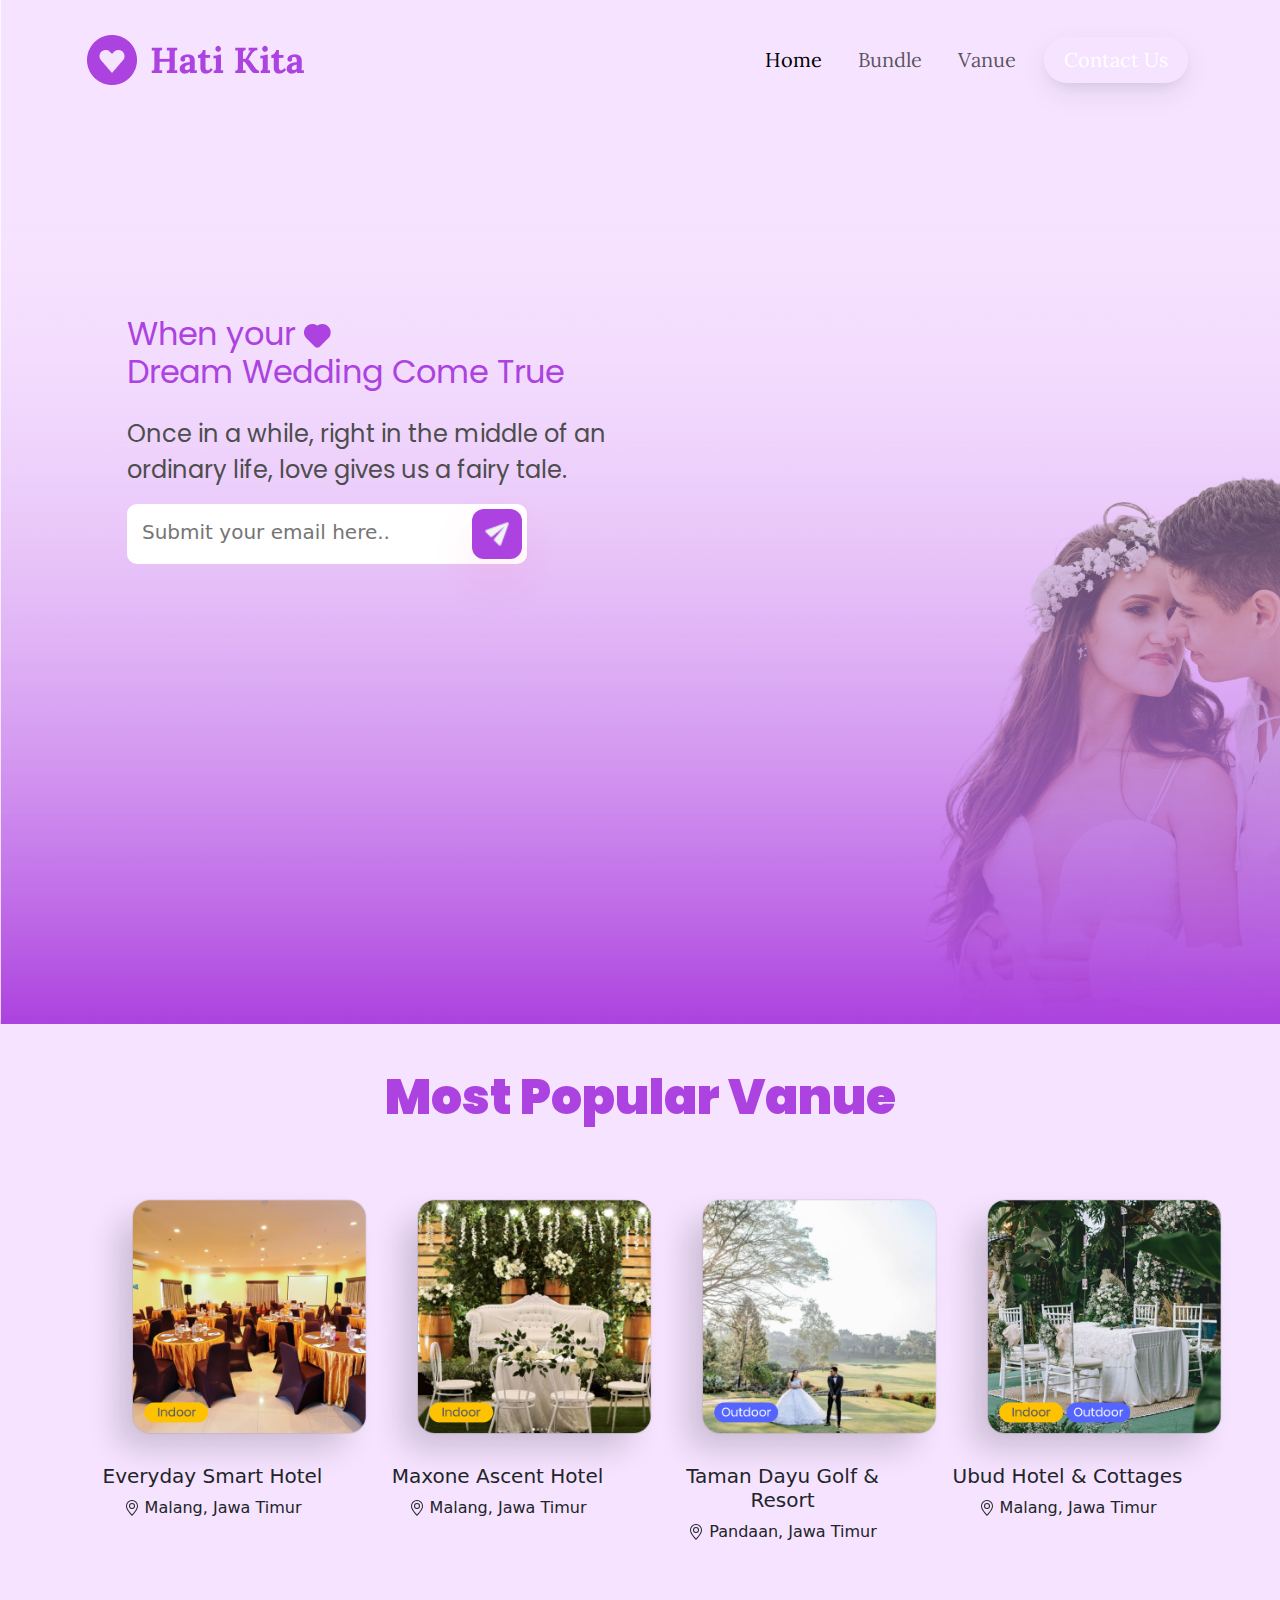
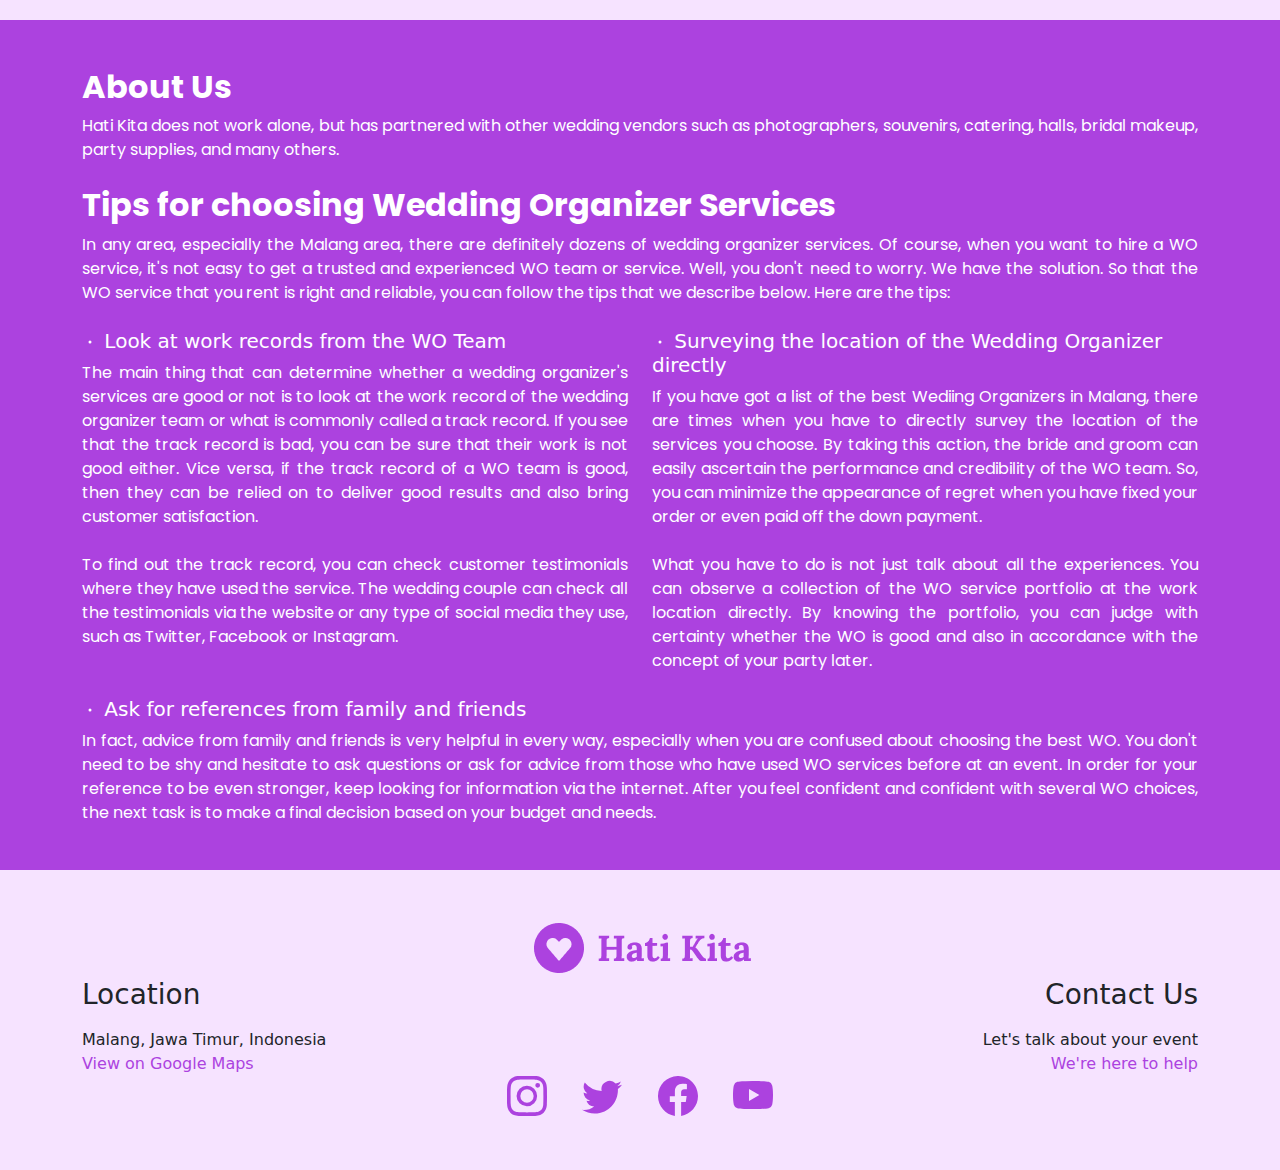
==== index.html @ bc928932 "first commit" ====
<!DOCTYPE html>
<html lang="en">
    <head>
        <meta charset="UTF-8" />
        <meta http-equiv="X-UA-Compatible" content="IE=edge" />
        <meta name="viewport" content="width=device-width, initial-scale=1.0" />
        <title>Home</title>
        <link rel="stylesheet" href="style.css" />
        <link rel="stylesheet" href="https://cdn.jsdelivr.net/npm/bootstrap@5.3.0-alpha1/dist/css/bootstrap.min.css" />

        <!-- font -->
        <link rel="preconnect" href="https://fonts.googleapis.com" />
        <link rel="preconnect" href="https://fonts.gstatic.com" crossorigin />
        <link href="https://fonts.googleapis.com/css2?family=Poppins:wght@300&display=swap" rel="stylesheet" />
        <link href="https://fonts.googleapis.com/css2?family=Lora&display=swap" rel="stylesheet" />
    </head>
    <body>
        <!-- navbar -->
        <nav class="navbar navbar-expand-lg">
            <div class="container">
                <a class="navbar-brand" href="#">
                    <img src="img/Logo (1).png" alt="Logo" />
                </a>
                <button class="navbar-toggler" type="button" data-bs-toggle="collapse" data-bs-target="#navbarNav" aria-controls="navbarNav" aria-expanded="false" aria-label="Toggle navigation">
                    <span class="navbar-toggler-icon"></span>
                </button>
                <div class="collapse navbar-collapse" id="navbarNav">
                    <ul class="navbar-nav ms-auto">
                        <li class="nav-item">
                            <a class="nav-link active" aria-current="page" href="#">Home</a>
                        </li>
                        <li class="nav-item">
                            <a class="nav-link" href="bundle.html">Bundle</a>
                        </li>
                        <li class="nav-item">
                            <a class="nav-link" href="vanue.html">Vanue</a>
                        </li>
                        <li class="nav-item">
                            <a class="nav-link contact-us" href="https://wa.me/+6283192919886">Contact Us</a>
                        </li>
                    </ul>
                </div>
            </div>
        </nav>
        <!-- akhhir navbar -->

        <!-- jumbotron -->
        <div class="jumbotron">
            <div class="kotak">
                <h2 class="mb-4">
                    When your <img src="img/Vector.png" alt="" /> <br />
                    Dream Wedding Come True
                </h2>
                <p>Once in a while, right in the middle of an <br />ordinary life, love gives us a fairy tale.</p>
                <div class="kotak-2" style="display: flex">
                    <input type="text" placeholder="Submit your email here.." />
                    <a href="">
                        <img src="img/icons8_email_send_24px.png" alt="" />
                    </a>
                </div>
            </div>
        </div>

        <!-- akhir jumbotron -->

        <!-- most popular vanue -->
        <section class="most-popular">
            <div class="container">
                <div class="row">
                    <div class="col-sm text-center mt-5 mb-5">
                        <h1>Most Popular Vanue</h1>
                    </div>
                </div>
                <div class="row">
                    <div class="col-sm-3">
                        <div class="kartu">
                            <img src="img/Group 401560.png" alt="" />
                            <h4 class="text-center">Everyday Smart Hotel</h4>
                            <p class="text-center">
                                <svg xmlns="http://www.w3.org/2000/svg" width="16" height="16" fill="currentColor" class="bi bi-geo-alt" viewBox="0 0 16 16">
                                    <path
                                        d="M12.166 8.94c-.524 1.062-1.234 2.12-1.96 3.07A31.493 31.493 0 0 1 8 14.58a31.481 31.481 0 0 1-2.206-2.57c-.726-.95-1.436-2.008-1.96-3.07C3.304 7.867 3 6.862 3 6a5 5 0 0 1 10 0c0 .862-.305 1.867-.834 2.94zM8 16s6-5.686 6-10A6 6 0 0 0 2 6c0 4.314 6 10 6 10z"
                                    />
                                    <path d="M8 8a2 2 0 1 1 0-4 2 2 0 0 1 0 4zm0 1a3 3 0 1 0 0-6 3 3 0 0 0 0 6z" />
                                </svg>
                                Malang, Jawa Timur
                            </p>
                        </div>
                    </div>
                    <div class="col-sm-3">
                        <div class="kartu">
                            <img src="img/Group 401560 (1).png" alt="" />
                            <h4 class="text-center">Maxone Ascent Hotel</h4>
                            <p class="text-center">
                                <svg xmlns="http://www.w3.org/2000/svg" width="16" height="16" fill="currentColor" class="bi bi-geo-alt" viewBox="0 0 16 16">
                                    <path
                                        d="M12.166 8.94c-.524 1.062-1.234 2.12-1.96 3.07A31.493 31.493 0 0 1 8 14.58a31.481 31.481 0 0 1-2.206-2.57c-.726-.95-1.436-2.008-1.96-3.07C3.304 7.867 3 6.862 3 6a5 5 0 0 1 10 0c0 .862-.305 1.867-.834 2.94zM8 16s6-5.686 6-10A6 6 0 0 0 2 6c0 4.314 6 10 6 10z"
                                    />
                                    <path d="M8 8a2 2 0 1 1 0-4 2 2 0 0 1 0 4zm0 1a3 3 0 1 0 0-6 3 3 0 0 0 0 6z" />
                                </svg>
                                Malang, Jawa Timur
                            </p>
                        </div>
                    </div>
                    <div class="col-sm-3">
                        <div class="kartu">
                            <img src="img/Group 401560 (2).png" alt="" />
                            <h4 class="text-center">Taman Dayu Golf & Resort</h4>
                            <p class="text-center">
                                <svg xmlns="http://www.w3.org/2000/svg" width="16" height="16" fill="currentColor" class="bi bi-geo-alt" viewBox="0 0 16 16">
                                    <path
                                        d="M12.166 8.94c-.524 1.062-1.234 2.12-1.96 3.07A31.493 31.493 0 0 1 8 14.58a31.481 31.481 0 0 1-2.206-2.57c-.726-.95-1.436-2.008-1.96-3.07C3.304 7.867 3 6.862 3 6a5 5 0 0 1 10 0c0 .862-.305 1.867-.834 2.94zM8 16s6-5.686 6-10A6 6 0 0 0 2 6c0 4.314 6 10 6 10z"
                                    />
                                    <path d="M8 8a2 2 0 1 1 0-4 2 2 0 0 1 0 4zm0 1a3 3 0 1 0 0-6 3 3 0 0 0 0 6z" />
                                </svg>
                                Pandaan, Jawa Timur
                            </p>
                        </div>
                    </div>
                    <div class="col-sm-3">
                        <div class="kartu">
                            <img src="img/Group 401560 (3).png" alt="" />
                            <h4 class="text-center">Ubud Hotel & Cottages</h4>
                            <p class="text-center">
                                <svg xmlns="http://www.w3.org/2000/svg" width="16" height="16" fill="currentColor" class="bi bi-geo-alt" viewBox="0 0 16 16">
                                    <path
                                        d="M12.166 8.94c-.524 1.062-1.234 2.12-1.96 3.07A31.493 31.493 0 0 1 8 14.58a31.481 31.481 0 0 1-2.206-2.57c-.726-.95-1.436-2.008-1.96-3.07C3.304 7.867 3 6.862 3 6a5 5 0 0 1 10 0c0 .862-.305 1.867-.834 2.94zM8 16s6-5.686 6-10A6 6 0 0 0 2 6c0 4.314 6 10 6 10z"
                                    />
                                    <path d="M8 8a2 2 0 1 1 0-4 2 2 0 0 1 0 4zm0 1a3 3 0 1 0 0-6 3 3 0 0 0 0 6z" />
                                </svg>
                                Malang, Jawa Timur
                            </p>
                        </div>
                    </div>
                </div>
            </div>
        </section>
        <!-- akhir most popular vanue -->

        <!-- about-us -->
        <section class="about-us">
            <div class="container">
                <div class="row">
                    <div class="col-sm-12 mt-5">
                        <h2>About Us</h2>
                        <p class="mb-4">Hati Kita does not work alone, but has partnered with other wedding vendors such as photographers, souvenirs, catering, halls, bridal makeup, party supplies, and many others.</p>
                        <h2>Tips for choosing Wedding Organizer Services</h2>
                        <p class="mb-4">
                            In any area, especially the Malang area, there are definitely dozens of wedding organizer services. Of course, when you want to hire a WO service, it's not easy to get a trusted and experienced WO team or
                            service. Well, you don't need to worry. We have the solution. So that the WO service that you rent is right and reliable, you can follow the tips that we describe below. Here are the tips:
                        </p>
                    </div>
                </div>
                <div class="row">
                    <div class="col-sm-6">
                        <h5>
                            <svg xmlns="http://www.w3.org/2000/svg" width="16" height="16" fill="currentColor" class="bi bi-dot" viewBox="0 0 16 16">
                                <path d="M8 9.5a1.5 1.5 0 1 0 0-3 1.5 1.5 0 0 0 0 3z" />
                            </svg>
                            Look at work records from the WO Team
                        </h5>
                        <p class="mb-4">
                            The main thing that can determine whether a wedding organizer's services are good or not is to look at the work record of the wedding organizer team or what is commonly called a track record. If you see that the
                            track record is bad, you can be sure that their work is not good either. Vice versa, if the track record of a WO team is good, then they can be relied on to deliver good results and also bring customer
                            satisfaction. <br /><br />

                            To find out the track record, you can check customer testimonials where they have used the service. The wedding couple can check all the testimonials via the website or any type of social media they use, such as
                            Twitter, Facebook or Instagram.
                        </p>
                    </div>
                    <div class="col-sm-6">
                        <h5>
                            <svg xmlns="http://www.w3.org/2000/svg" width="16" height="16" fill="currentColor" class="bi bi-dot" viewBox="0 0 16 16">
                                <path d="M8 9.5a1.5 1.5 0 1 0 0-3 1.5 1.5 0 0 0 0 3z" />
                            </svg>
                            Surveying the location of the Wedding Organizer directly
                        </h5>
                        <p class="mb-4">
                            If you have got a list of the best Wediing Organizers in Malang, there are times when you have to directly survey the location of the services you choose. By taking this action, the bride and groom can easily
                            ascertain the performance and credibility of the WO team. So, you can minimize the appearance of regret when you have fixed your order or even paid off the down payment. <br /><br />

                            What you have to do is not just talk about all the experiences. You can observe a collection of the WO service portfolio at the work location directly. By knowing the portfolio, you can judge with certainty
                            whether the WO is good and also in accordance with the concept of your party later.
                        </p>
                    </div>
                </div>
                <div class="row">
                    <div class="col-sm-12">
                        <h5>
                            <svg xmlns="http://www.w3.org/2000/svg" width="16" height="16" fill="currentColor" class="bi bi-dot" viewBox="0 0 16 16">
                                <path d="M8 9.5a1.5 1.5 0 1 0 0-3 1.5 1.5 0 0 0 0 3z" />
                            </svg>
                            Ask for references from family and friends
                        </h5>
                        <p class="mb-4">
                            In fact, advice from family and friends is very helpful in every way, especially when you are confused about choosing the best WO. You don't need to be shy and hesitate to ask questions or ask for advice from
                            those who have used WO services before at an event. In order for your reference to be even stronger, keep looking for information via the internet. After you feel confident and confident with several WO choices,
                            the next task is to make a final decision based on your budget and needs.
                        </p>
                    </div>
                </div>
            </div>
        </section>
        <!-- akhir about-us -->

        <!-- footer -->
        <section class="footer">
            <div class="container">
                <div class="row">
                    <div class="col-sm-12 text-center mt-5">
                        <a class="navbar-brand" href="#">
                            <img src="img/Logo (1).png" alt="Logo" />
                        </a>
                    </div>
                </div>
                <div class="row">
                    <div class="col-sm-6 maps">
                        <h3 class="mb-3">Location</h3>
                        <p>Malang, Jawa Timur, Indonesia</p>
                        <a href="maps.html">
                            <p class="kedua">View on Google Maps</p>
                        </a>
                    </div>
                    <div class="col-sm-6 contact">
                        <h3 class="mb-3">Contact Us</h3>
                        <p>Let's talk about your event</p>
                        <a href="https://wa.me/+6283192919886" target="_blank">
                            <p class="kedua">We're here to help</p>
                        </a>
                    </div>
                </div>
                <div class="row">
                    <div class="col-sm-12 text-center">
                        <a href="#" class="sosmed">
                            <svg xmlns="http://www.w3.org/2000/svg" width="40" height="40" fill="currentColor" class="bi bi-instagram" viewBox="0 0 16 16">
                                <path
                                    d="M8 0C5.829 0 5.556.01 4.703.048 3.85.088 3.269.222 2.76.42a3.917 3.917 0 0 0-1.417.923A3.927 3.927 0 0 0 .42 2.76C.222 3.268.087 3.85.048 4.7.01 5.555 0 5.827 0 8.001c0 2.172.01 2.444.048 3.297.04.852.174 1.433.372 1.942.205.526.478.972.923 1.417.444.445.89.719 1.416.923.51.198 1.09.333 1.942.372C5.555 15.99 5.827 16 8 16s2.444-.01 3.298-.048c.851-.04 1.434-.174 1.943-.372a3.916 3.916 0 0 0 1.416-.923c.445-.445.718-.891.923-1.417.197-.509.332-1.09.372-1.942C15.99 10.445 16 10.173 16 8s-.01-2.445-.048-3.299c-.04-.851-.175-1.433-.372-1.941a3.926 3.926 0 0 0-.923-1.417A3.911 3.911 0 0 0 13.24.42c-.51-.198-1.092-.333-1.943-.372C10.443.01 10.172 0 7.998 0h.003zm-.717 1.442h.718c2.136 0 2.389.007 3.232.046.78.035 1.204.166 1.486.275.373.145.64.319.92.599.28.28.453.546.598.92.11.281.24.705.275 1.485.039.843.047 1.096.047 3.231s-.008 2.389-.047 3.232c-.035.78-.166 1.203-.275 1.485a2.47 2.47 0 0 1-.599.919c-.28.28-.546.453-.92.598-.28.11-.704.24-1.485.276-.843.038-1.096.047-3.232.047s-2.39-.009-3.233-.047c-.78-.036-1.203-.166-1.485-.276a2.478 2.478 0 0 1-.92-.598 2.48 2.48 0 0 1-.6-.92c-.109-.281-.24-.705-.275-1.485-.038-.843-.046-1.096-.046-3.233 0-2.136.008-2.388.046-3.231.036-.78.166-1.204.276-1.486.145-.373.319-.64.599-.92.28-.28.546-.453.92-.598.282-.11.705-.24 1.485-.276.738-.034 1.024-.044 2.515-.045v.002zm4.988 1.328a.96.96 0 1 0 0 1.92.96.96 0 0 0 0-1.92zm-4.27 1.122a4.109 4.109 0 1 0 0 8.217 4.109 4.109 0 0 0 0-8.217zm0 1.441a2.667 2.667 0 1 1 0 5.334 2.667 2.667 0 0 1 0-5.334z"
                                />
                            </svg>
                        </a>

                        <a href="#" class="sosmed">
                            <svg xmlns="http://www.w3.org/2000/svg" width="40" height="40" fill="currentColor" class="bi bi-twitter" viewBox="0 0 16 16">
                                <path
                                    d="M5.026 15c6.038 0 9.341-5.003 9.341-9.334 0-.14 0-.282-.006-.422A6.685 6.685 0 0 0 16 3.542a6.658 6.658 0 0 1-1.889.518 3.301 3.301 0 0 0 1.447-1.817 6.533 6.533 0 0 1-2.087.793A3.286 3.286 0 0 0 7.875 6.03a9.325 9.325 0 0 1-6.767-3.429 3.289 3.289 0 0 0 1.018 4.382A3.323 3.323 0 0 1 .64 6.575v.045a3.288 3.288 0 0 0 2.632 3.218 3.203 3.203 0 0 1-.865.115 3.23 3.23 0 0 1-.614-.057 3.283 3.283 0 0 0 3.067 2.277A6.588 6.588 0 0 1 .78 13.58a6.32 6.32 0 0 1-.78-.045A9.344 9.344 0 0 0 5.026 15z"
                                />
                            </svg>
                        </a>

                        <a href="#" class="sosmed">
                            <svg xmlns="http://www.w3.org/2000/svg" width="40" height="40" fill="currentColor" class="bi bi-facebook" viewBox="0 0 16 16">
                                <path
                                    d="M16 8.049c0-4.446-3.582-8.05-8-8.05C3.58 0-.002 3.603-.002 8.05c0 4.017 2.926 7.347 6.75 7.951v-5.625h-2.03V8.05H6.75V6.275c0-2.017 1.195-3.131 3.022-3.131.876 0 1.791.157 1.791.157v1.98h-1.009c-.993 0-1.303.621-1.303 1.258v1.51h2.218l-.354 2.326H9.25V16c3.824-.604 6.75-3.934 6.75-7.951z"
                                />
                            </svg>
                        </a>

                        <a href="#" class="sosmed">
                            <svg xmlns="http://www.w3.org/2000/svg" width="40" height="40" fill="currentColor" class="bi bi-youtube" viewBox="0 0 16 16">
                                <path
                                    d="M8.051 1.999h.089c.822.003 4.987.033 6.11.335a2.01 2.01 0 0 1 1.415 1.42c.101.38.172.883.22 1.402l.01.104.022.26.008.104c.065.914.073 1.77.074 1.957v.075c-.001.194-.01 1.108-.082 2.06l-.008.105-.009.104c-.05.572-.124 1.14-.235 1.558a2.007 2.007 0 0 1-1.415 1.42c-1.16.312-5.569.334-6.18.335h-.142c-.309 0-1.587-.006-2.927-.052l-.17-.006-.087-.004-.171-.007-.171-.007c-1.11-.049-2.167-.128-2.654-.26a2.007 2.007 0 0 1-1.415-1.419c-.111-.417-.185-.986-.235-1.558L.09 9.82l-.008-.104A31.4 31.4 0 0 1 0 7.68v-.123c.002-.215.01-.958.064-1.778l.007-.103.003-.052.008-.104.022-.26.01-.104c.048-.519.119-1.023.22-1.402a2.007 2.007 0 0 1 1.415-1.42c.487-.13 1.544-.21 2.654-.26l.17-.007.172-.006.086-.003.171-.007A99.788 99.788 0 0 1 7.858 2h.193zM6.4 5.209v4.818l4.157-2.408L6.4 5.209z"
                                />
                            </svg>
                        </a>
                    </div>
                </div>
            </div>
        </section>
        <!-- akhir footer -->

        <script src="https://cdn.jsdelivr.net/npm/bootstrap@5.3.0-alpha1/dist/js/bootstrap.bundle.min.js"></script>
    </body>
</html>
---- style.css ----
* {
    margin: 0;
    padding: 0;
}

.navbar {
    height: 120px;
    position: relative;
    z-index: 2;
}

.nav-item {
    padding-right: 10px;
    padding-left: 10px;
    font-size: 20px;
    font-family: "Lora", serif;
}

.contact-us {
    background-color: #ac42df;
    color: white !important;
    border-radius: 100px !important;
    padding-left: 20px !important;
    padding-right: 20px !important;
    box-shadow: 0px 6px 14px -6px rgba(24, 39, 75, 0.12), 0px 10px 32px -4px rgba(24, 39, 75, 0.1);
}

.jumbotron {
    width: 100%;
    height: 1024px;
    background-image: url(img/p11.png);
    position: absolute;
    top: 0;
    z-index: 1;
}

.jumbotron .kotak {
    position: absolute;
    width: 572px;
    height: 319px;
    left: 127px;
    top: 315px;
}

.jumbotron .kotak h2 {
    color: #ac42df;
    font-family: "Poppins", sans-serif;
    font-weight: 400;
}

.jumbotron .kotak-2 {
    width: 400px;
    background-color: white;
    padding: 5px;
    border-radius: 10px;
}

.jumbotron .kotak-2 img {
    display: flex;
    flex-direction: row;
    justify-content: flex-end;
    align-items: center;
    padding: 11px;
    gap: 8px;

    width: 50px;
    height: 50px;

    /* Primary Color/Purple */

    background: #ac42df;
    box-shadow: 0px 20px 44px rgba(255, 71, 126, 0.11);
    border-radius: 12px;

    /* Inside auto layout */

    flex: none;
    order: 1;
    flex-grow: 0;
}

.jumbotron .kotak-2 input {
    width: 350px;
    height: 46px;
    border-radius: 5px;
    border: 0;
    outline: none;
    margin-left: 10px;
    font-size: 20px;
}

.jumbotron p {
    width: 571.59px;
    height: 72px;

    /* Text/Poppins L */

    font-family: "Poppins";
    font-style: normal;
    font-weight: 400;
    font-size: 24px;
    line-height: 36px;

    /* Neutral/2 */

    color: #4d4d4d;

    /* Inside auto layout */

    flex: none;
    order: 1;
    flex-grow: 0;
}

.most-popular {
    margin-top: 900px;
    background-color: #f6e3ff;
    min-height: 600px;
}

.most-popular h1 {
    font-family: "Poppins";
    font-weight: 900;
    font-size: 49px;
    color: #ac42df;
}

.most-populer .kartu {
    width: 270px;
    position: relative;
    transition: transform 0.5s;
}

.most-popular .kartu img {
    /* margin-left: -37px; */
    margin-bottom: -20px;
    width: 300px;
}

.most-popular .kartu h4 {
    text-align: center;
    font-size: 20px;
}

.about-us {
    background-color: #ac42df;
    color: white;
    min-height: 850px;
}

.about-us h2 {
    font-family: "Poppins";
    font-weight: bold;
}

.about-us p {
    text-align: justify;
    font-family: "Poppins";
}

.footer {
    background-color: #f6e3ff;
    min-height: 300px;
}

.footer p {
    margin-bottom: 0;
}

.footer .kedua {
    color: #ac42df;
}

.footer .maps a,
.footer .contact a {
    text-decoration: none;
}

.footer .contact {
    text-align: right;
}

.footer .sosmed {
    text-decoration: none;
    color: #ac42df;
    margin-right: 15px;
    margin-left: 15px;
}
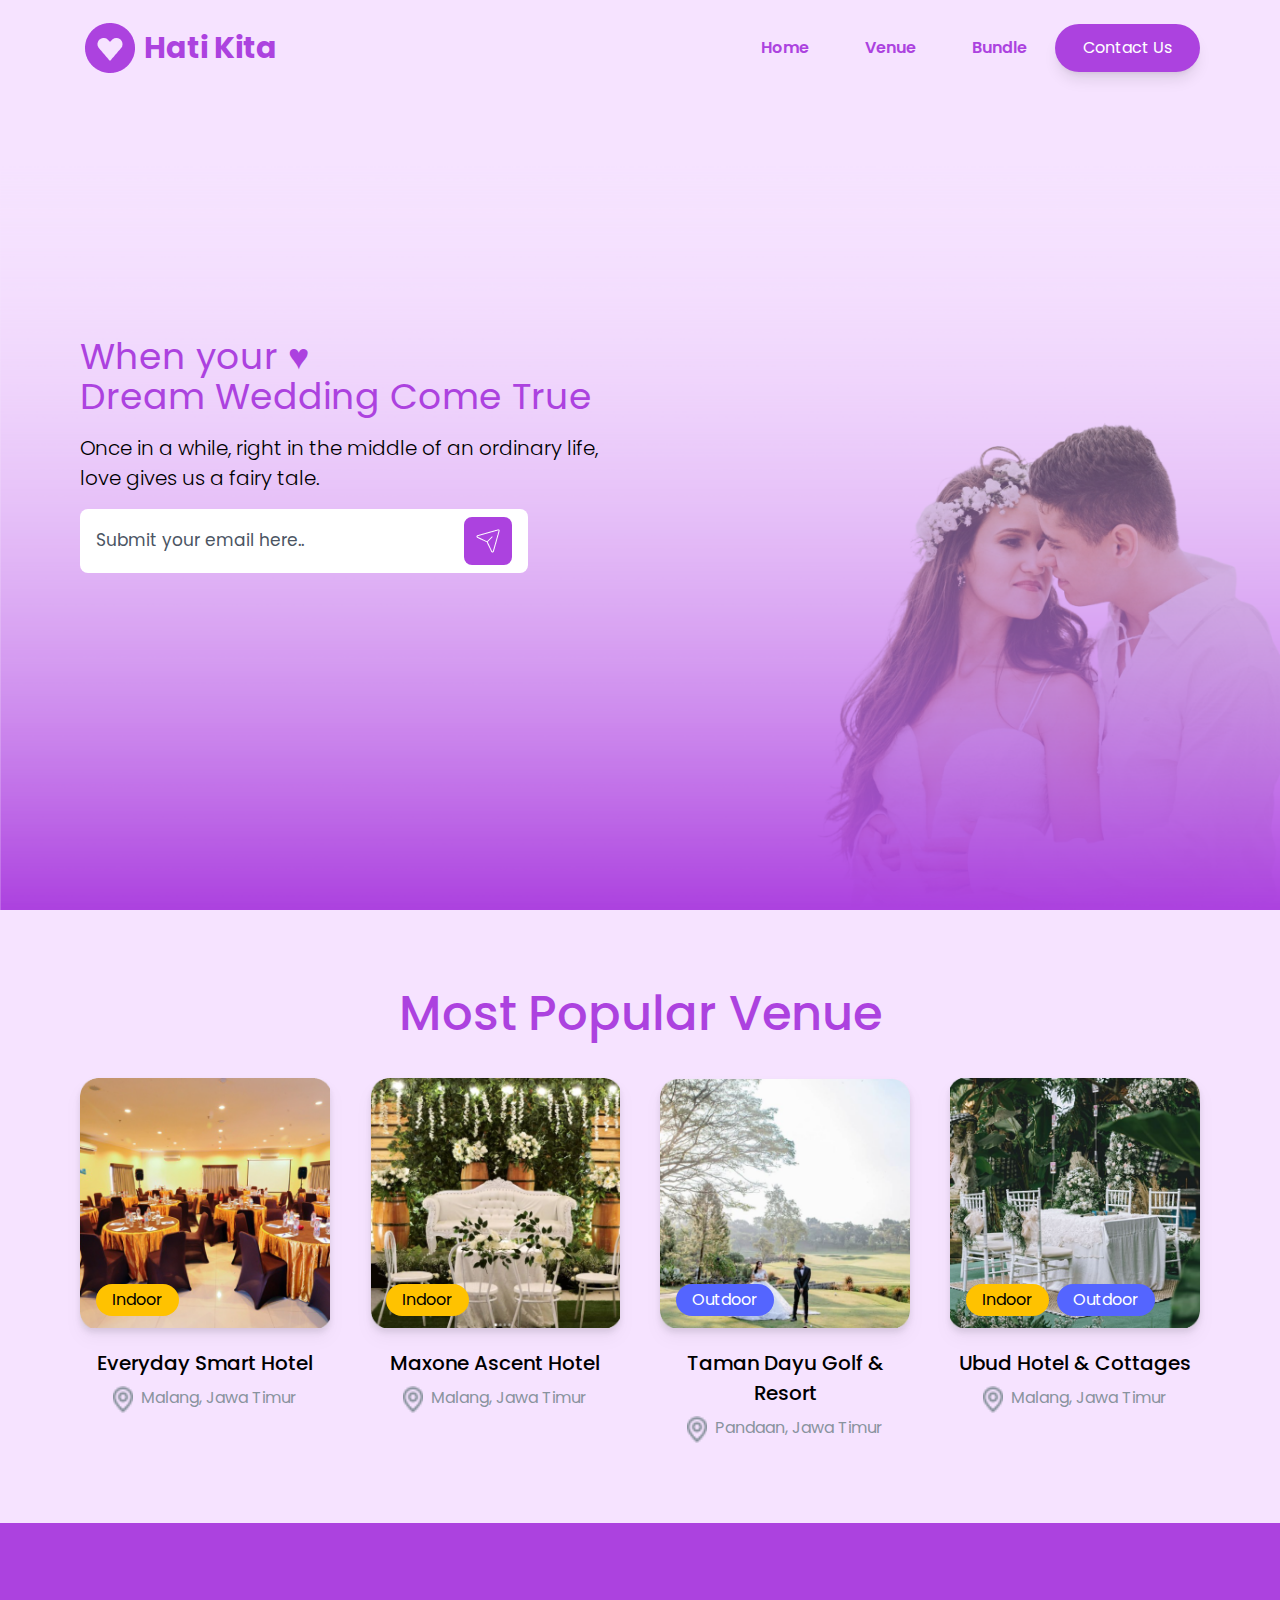
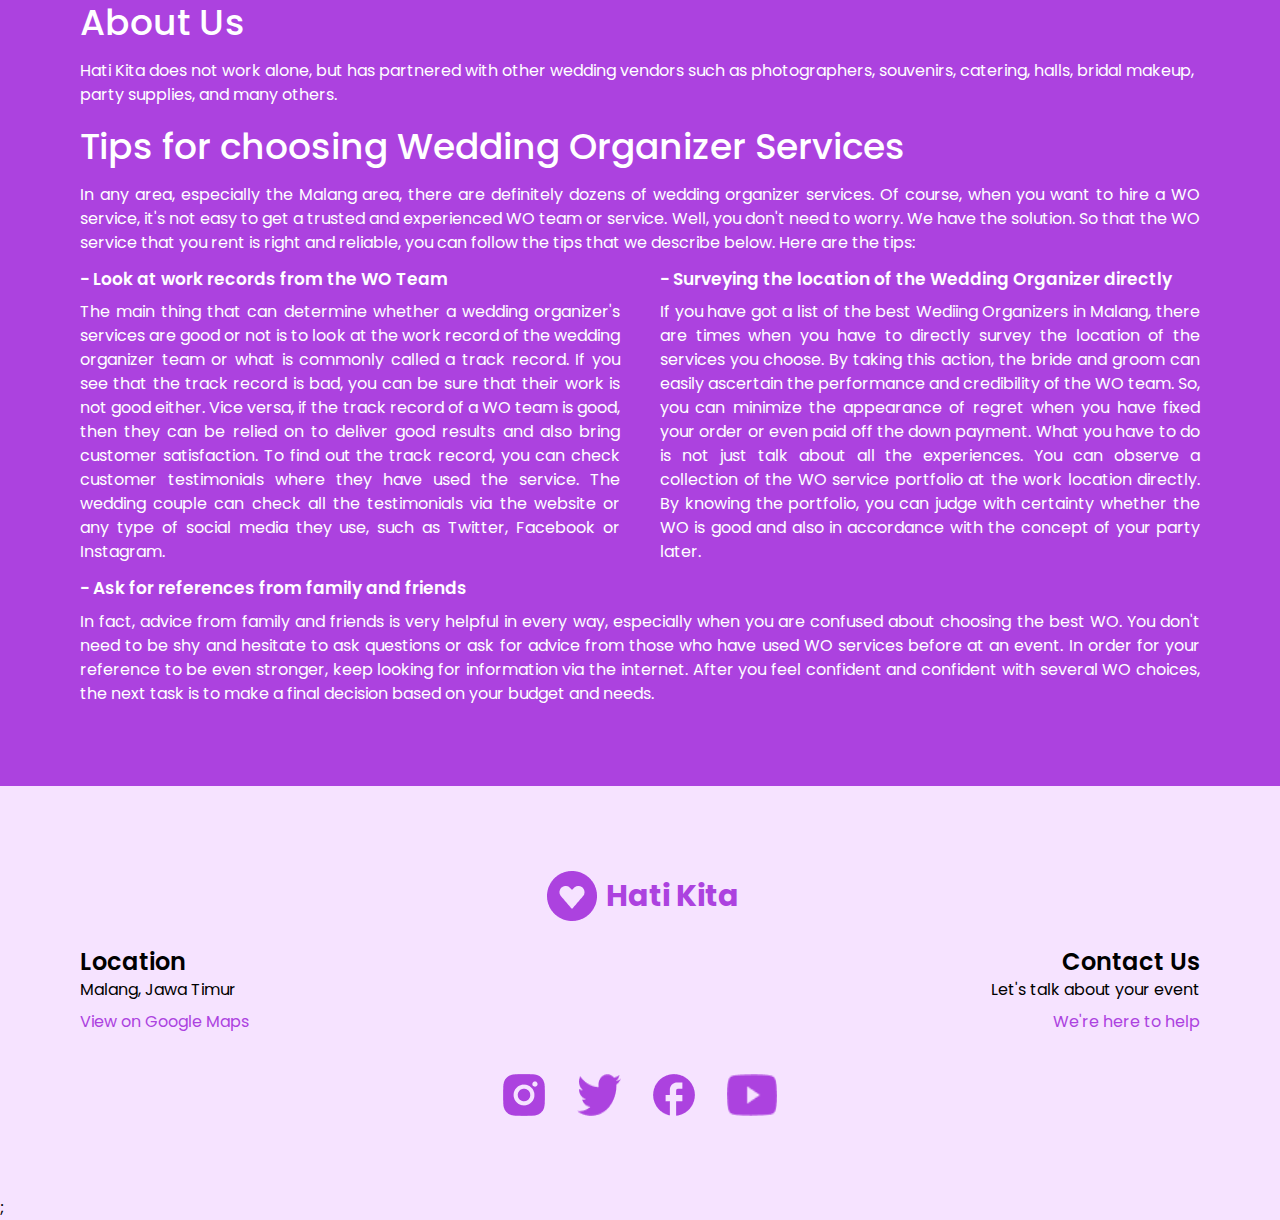
==== commit a1e5d33b: "refactor" ====
--- a/index.html
+++ b/index.html
@@ -1,273 +1,20 @@
 <!DOCTYPE html>
-<html lang="en">
+<html lang="en" class="scroll-smooth">
     <head>
         <meta charset="UTF-8" />
-        <meta http-equiv="X-UA-Compatible" content="IE=edge" />
+        <link rel="icon" type="image/svg+xml" href="./imgs/logo.png" />
         <meta name="viewport" content="width=device-width, initial-scale=1.0" />
-        <title>Home</title>
-        <link rel="stylesheet" href="style.css" />
-        <link rel="stylesheet" href="https://cdn.jsdelivr.net/npm/bootstrap@5.3.0-alpha1/dist/css/bootstrap.min.css" />
-
-        <!-- font -->
         <link rel="preconnect" href="https://fonts.googleapis.com" />
         <link rel="preconnect" href="https://fonts.gstatic.com" crossorigin />
-        <link href="https://fonts.googleapis.com/css2?family=Poppins:wght@300&display=swap" rel="stylesheet" />
-        <link href="https://fonts.googleapis.com/css2?family=Lora&display=swap" rel="stylesheet" />
+        <link
+            href="https://fonts.googleapis.com/css2?family=Poppins:ital,wght@0,100;0,200;0,300;0,400;0,500;0,600;0,700;0,800;0,900;1,100;1,200;1,300;1,400;1,500;1,600;1,700;1,800;1,900&display=swap"
+            rel="stylesheet"
+        />
+        <title>Hati Kita | Home</title>
+      <script type="module" crossorigin src="/assets/index-C5i6O1TT.js"></script>
+      <link rel="stylesheet" crossorigin href="/assets/index-B4egcB4q.css">
     </head>
-    <body>
-        <!-- navbar -->
-        <nav class="navbar navbar-expand-lg">
-            <div class="container">
-                <a class="navbar-brand" href="#">
-                    <img src="img/Logo (1).png" alt="Logo" />
-                </a>
-                <button class="navbar-toggler" type="button" data-bs-toggle="collapse" data-bs-target="#navbarNav" aria-controls="navbarNav" aria-expanded="false" aria-label="Toggle navigation">
-                    <span class="navbar-toggler-icon"></span>
-                </button>
-                <div class="collapse navbar-collapse" id="navbarNav">
-                    <ul class="navbar-nav ms-auto">
-                        <li class="nav-item">
-                            <a class="nav-link active" aria-current="page" href="#">Home</a>
-                        </li>
-                        <li class="nav-item">
-                            <a class="nav-link" href="bundle.html">Bundle</a>
-                        </li>
-                        <li class="nav-item">
-                            <a class="nav-link" href="vanue.html">Vanue</a>
-                        </li>
-                        <li class="nav-item">
-                            <a class="nav-link contact-us" href="https://wa.me/+6283192919886">Contact Us</a>
-                        </li>
-                    </ul>
-                </div>
-            </div>
-        </nav>
-        <!-- akhhir navbar -->
-
-        <!-- jumbotron -->
-        <div class="jumbotron">
-            <div class="kotak">
-                <h2 class="mb-4">
-                    When your <img src="img/Vector.png" alt="" /> <br />
-                    Dream Wedding Come True
-                </h2>
-                <p>Once in a while, right in the middle of an <br />ordinary life, love gives us a fairy tale.</p>
-                <div class="kotak-2" style="display: flex">
-                    <input type="text" placeholder="Submit your email here.." />
-                    <a href="">
-                        <img src="img/icons8_email_send_24px.png" alt="" />
-                    </a>
-                </div>
-            </div>
-        </div>
-
-        <!-- akhir jumbotron -->
-
-        <!-- most popular vanue -->
-        <section class="most-popular">
-            <div class="container">
-                <div class="row">
-                    <div class="col-sm text-center mt-5 mb-5">
-                        <h1>Most Popular Vanue</h1>
-                    </div>
-                </div>
-                <div class="row">
-                    <div class="col-sm-3">
-                        <div class="kartu">
-                            <img src="img/Group 401560.png" alt="" />
-                            <h4 class="text-center">Everyday Smart Hotel</h4>
-                            <p class="text-center">
-                                <svg xmlns="http://www.w3.org/2000/svg" width="16" height="16" fill="currentColor" class="bi bi-geo-alt" viewBox="0 0 16 16">
-                                    <path
-                                        d="M12.166 8.94c-.524 1.062-1.234 2.12-1.96 3.07A31.493 31.493 0 0 1 8 14.58a31.481 31.481 0 0 1-2.206-2.57c-.726-.95-1.436-2.008-1.96-3.07C3.304 7.867 3 6.862 3 6a5 5 0 0 1 10 0c0 .862-.305 1.867-.834 2.94zM8 16s6-5.686 6-10A6 6 0 0 0 2 6c0 4.314 6 10 6 10z"
-                                    />
-                                    <path d="M8 8a2 2 0 1 1 0-4 2 2 0 0 1 0 4zm0 1a3 3 0 1 0 0-6 3 3 0 0 0 0 6z" />
-                                </svg>
-                                Malang, Jawa Timur
-                            </p>
-                        </div>
-                    </div>
-                    <div class="col-sm-3">
-                        <div class="kartu">
-                            <img src="img/Group 401560 (1).png" alt="" />
-                            <h4 class="text-center">Maxone Ascent Hotel</h4>
-                            <p class="text-center">
-                                <svg xmlns="http://www.w3.org/2000/svg" width="16" height="16" fill="currentColor" class="bi bi-geo-alt" viewBox="0 0 16 16">
-                                    <path
-                                        d="M12.166 8.94c-.524 1.062-1.234 2.12-1.96 3.07A31.493 31.493 0 0 1 8 14.58a31.481 31.481 0 0 1-2.206-2.57c-.726-.95-1.436-2.008-1.96-3.07C3.304 7.867 3 6.862 3 6a5 5 0 0 1 10 0c0 .862-.305 1.867-.834 2.94zM8 16s6-5.686 6-10A6 6 0 0 0 2 6c0 4.314 6 10 6 10z"
-                                    />
-                                    <path d="M8 8a2 2 0 1 1 0-4 2 2 0 0 1 0 4zm0 1a3 3 0 1 0 0-6 3 3 0 0 0 0 6z" />
-                                </svg>
-                                Malang, Jawa Timur
-                            </p>
-                        </div>
-                    </div>
-                    <div class="col-sm-3">
-                        <div class="kartu">
-                            <img src="img/Group 401560 (2).png" alt="" />
-                            <h4 class="text-center">Taman Dayu Golf & Resort</h4>
-                            <p class="text-center">
-                                <svg xmlns="http://www.w3.org/2000/svg" width="16" height="16" fill="currentColor" class="bi bi-geo-alt" viewBox="0 0 16 16">
-                                    <path
-                                        d="M12.166 8.94c-.524 1.062-1.234 2.12-1.96 3.07A31.493 31.493 0 0 1 8 14.58a31.481 31.481 0 0 1-2.206-2.57c-.726-.95-1.436-2.008-1.96-3.07C3.304 7.867 3 6.862 3 6a5 5 0 0 1 10 0c0 .862-.305 1.867-.834 2.94zM8 16s6-5.686 6-10A6 6 0 0 0 2 6c0 4.314 6 10 6 10z"
-                                    />
-                                    <path d="M8 8a2 2 0 1 1 0-4 2 2 0 0 1 0 4zm0 1a3 3 0 1 0 0-6 3 3 0 0 0 0 6z" />
-                                </svg>
-                                Pandaan, Jawa Timur
-                            </p>
-                        </div>
-                    </div>
-                    <div class="col-sm-3">
-                        <div class="kartu">
-                            <img src="img/Group 401560 (3).png" alt="" />
-                            <h4 class="text-center">Ubud Hotel & Cottages</h4>
-                            <p class="text-center">
-                                <svg xmlns="http://www.w3.org/2000/svg" width="16" height="16" fill="currentColor" class="bi bi-geo-alt" viewBox="0 0 16 16">
-                                    <path
-                                        d="M12.166 8.94c-.524 1.062-1.234 2.12-1.96 3.07A31.493 31.493 0 0 1 8 14.58a31.481 31.481 0 0 1-2.206-2.57c-.726-.95-1.436-2.008-1.96-3.07C3.304 7.867 3 6.862 3 6a5 5 0 0 1 10 0c0 .862-.305 1.867-.834 2.94zM8 16s6-5.686 6-10A6 6 0 0 0 2 6c0 4.314 6 10 6 10z"
-                                    />
-                                    <path d="M8 8a2 2 0 1 1 0-4 2 2 0 0 1 0 4zm0 1a3 3 0 1 0 0-6 3 3 0 0 0 0 6z" />
-                                </svg>
-                                Malang, Jawa Timur
-                            </p>
-                        </div>
-                    </div>
-                </div>
-            </div>
-        </section>
-        <!-- akhir most popular vanue -->
-
-        <!-- about-us -->
-        <section class="about-us">
-            <div class="container">
-                <div class="row">
-                    <div class="col-sm-12 mt-5">
-                        <h2>About Us</h2>
-                        <p class="mb-4">Hati Kita does not work alone, but has partnered with other wedding vendors such as photographers, souvenirs, catering, halls, bridal makeup, party supplies, and many others.</p>
-                        <h2>Tips for choosing Wedding Organizer Services</h2>
-                        <p class="mb-4">
-                            In any area, especially the Malang area, there are definitely dozens of wedding organizer services. Of course, when you want to hire a WO service, it's not easy to get a trusted and experienced WO team or
-                            service. Well, you don't need to worry. We have the solution. So that the WO service that you rent is right and reliable, you can follow the tips that we describe below. Here are the tips:
-                        </p>
-                    </div>
-                </div>
-                <div class="row">
-                    <div class="col-sm-6">
-                        <h5>
-                            <svg xmlns="http://www.w3.org/2000/svg" width="16" height="16" fill="currentColor" class="bi bi-dot" viewBox="0 0 16 16">
-                                <path d="M8 9.5a1.5 1.5 0 1 0 0-3 1.5 1.5 0 0 0 0 3z" />
-                            </svg>
-                            Look at work records from the WO Team
-                        </h5>
-                        <p class="mb-4">
-                            The main thing that can determine whether a wedding organizer's services are good or not is to look at the work record of the wedding organizer team or what is commonly called a track record. If you see that the
-                            track record is bad, you can be sure that their work is not good either. Vice versa, if the track record of a WO team is good, then they can be relied on to deliver good results and also bring customer
-                            satisfaction. <br /><br />
-
-                            To find out the track record, you can check customer testimonials where they have used the service. The wedding couple can check all the testimonials via the website or any type of social media they use, such as
-                            Twitter, Facebook or Instagram.
-                        </p>
-                    </div>
-                    <div class="col-sm-6">
-                        <h5>
-                            <svg xmlns="http://www.w3.org/2000/svg" width="16" height="16" fill="currentColor" class="bi bi-dot" viewBox="0 0 16 16">
-                                <path d="M8 9.5a1.5 1.5 0 1 0 0-3 1.5 1.5 0 0 0 0 3z" />
-                            </svg>
-                            Surveying the location of the Wedding Organizer directly
-                        </h5>
-                        <p class="mb-4">
-                            If you have got a list of the best Wediing Organizers in Malang, there are times when you have to directly survey the location of the services you choose. By taking this action, the bride and groom can easily
-                            ascertain the performance and credibility of the WO team. So, you can minimize the appearance of regret when you have fixed your order or even paid off the down payment. <br /><br />
-
-                            What you have to do is not just talk about all the experiences. You can observe a collection of the WO service portfolio at the work location directly. By knowing the portfolio, you can judge with certainty
-                            whether the WO is good and also in accordance with the concept of your party later.
-                        </p>
-                    </div>
-                </div>
-                <div class="row">
-                    <div class="col-sm-12">
-                        <h5>
-                            <svg xmlns="http://www.w3.org/2000/svg" width="16" height="16" fill="currentColor" class="bi bi-dot" viewBox="0 0 16 16">
-                                <path d="M8 9.5a1.5 1.5 0 1 0 0-3 1.5 1.5 0 0 0 0 3z" />
-                            </svg>
-                            Ask for references from family and friends
-                        </h5>
-                        <p class="mb-4">
-                            In fact, advice from family and friends is very helpful in every way, especially when you are confused about choosing the best WO. You don't need to be shy and hesitate to ask questions or ask for advice from
-                            those who have used WO services before at an event. In order for your reference to be even stronger, keep looking for information via the internet. After you feel confident and confident with several WO choices,
-                            the next task is to make a final decision based on your budget and needs.
-                        </p>
-                    </div>
-                </div>
-            </div>
-        </section>
-        <!-- akhir about-us -->
-
-        <!-- footer -->
-        <section class="footer">
-            <div class="container">
-                <div class="row">
-                    <div class="col-sm-12 text-center mt-5">
-                        <a class="navbar-brand" href="#">
-                            <img src="img/Logo (1).png" alt="Logo" />
-                        </a>
-                    </div>
-                </div>
-                <div class="row">
-                    <div class="col-sm-6 maps">
-                        <h3 class="mb-3">Location</h3>
-                        <p>Malang, Jawa Timur, Indonesia</p>
-                        <a href="maps.html">
-                            <p class="kedua">View on Google Maps</p>
-                        </a>
-                    </div>
-                    <div class="col-sm-6 contact">
-                        <h3 class="mb-3">Contact Us</h3>
-                        <p>Let's talk about your event</p>
-                        <a href="https://wa.me/+6283192919886" target="_blank">
-                            <p class="kedua">We're here to help</p>
-                        </a>
-                    </div>
-                </div>
-                <div class="row">
-                    <div class="col-sm-12 text-center">
-                        <a href="#" class="sosmed">
-                            <svg xmlns="http://www.w3.org/2000/svg" width="40" height="40" fill="currentColor" class="bi bi-instagram" viewBox="0 0 16 16">
-                                <path
-                                    d="M8 0C5.829 0 5.556.01 4.703.048 3.85.088 3.269.222 2.76.42a3.917 3.917 0 0 0-1.417.923A3.927 3.927 0 0 0 .42 2.76C.222 3.268.087 3.85.048 4.7.01 5.555 0 5.827 0 8.001c0 2.172.01 2.444.048 3.297.04.852.174 1.433.372 1.942.205.526.478.972.923 1.417.444.445.89.719 1.416.923.51.198 1.09.333 1.942.372C5.555 15.99 5.827 16 8 16s2.444-.01 3.298-.048c.851-.04 1.434-.174 1.943-.372a3.916 3.916 0 0 0 1.416-.923c.445-.445.718-.891.923-1.417.197-.509.332-1.09.372-1.942C15.99 10.445 16 10.173 16 8s-.01-2.445-.048-3.299c-.04-.851-.175-1.433-.372-1.941a3.926 3.926 0 0 0-.923-1.417A3.911 3.911 0 0 0 13.24.42c-.51-.198-1.092-.333-1.943-.372C10.443.01 10.172 0 7.998 0h.003zm-.717 1.442h.718c2.136 0 2.389.007 3.232.046.78.035 1.204.166 1.486.275.373.145.64.319.92.599.28.28.453.546.598.92.11.281.24.705.275 1.485.039.843.047 1.096.047 3.231s-.008 2.389-.047 3.232c-.035.78-.166 1.203-.275 1.485a2.47 2.47 0 0 1-.599.919c-.28.28-.546.453-.92.598-.28.11-.704.24-1.485.276-.843.038-1.096.047-3.232.047s-2.39-.009-3.233-.047c-.78-.036-1.203-.166-1.485-.276a2.478 2.478 0 0 1-.92-.598 2.48 2.48 0 0 1-.6-.92c-.109-.281-.24-.705-.275-1.485-.038-.843-.046-1.096-.046-3.233 0-2.136.008-2.388.046-3.231.036-.78.166-1.204.276-1.486.145-.373.319-.64.599-.92.28-.28.546-.453.92-.598.282-.11.705-.24 1.485-.276.738-.034 1.024-.044 2.515-.045v.002zm4.988 1.328a.96.96 0 1 0 0 1.92.96.96 0 0 0 0-1.92zm-4.27 1.122a4.109 4.109 0 1 0 0 8.217 4.109 4.109 0 0 0 0-8.217zm0 1.441a2.667 2.667 0 1 1 0 5.334 2.667 2.667 0 0 1 0-5.334z"
-                                />
-                            </svg>
-                        </a>
-
-                        <a href="#" class="sosmed">
-                            <svg xmlns="http://www.w3.org/2000/svg" width="40" height="40" fill="currentColor" class="bi bi-twitter" viewBox="0 0 16 16">
-                                <path
-                                    d="M5.026 15c6.038 0 9.341-5.003 9.341-9.334 0-.14 0-.282-.006-.422A6.685 6.685 0 0 0 16 3.542a6.658 6.658 0 0 1-1.889.518 3.301 3.301 0 0 0 1.447-1.817 6.533 6.533 0 0 1-2.087.793A3.286 3.286 0 0 0 7.875 6.03a9.325 9.325 0 0 1-6.767-3.429 3.289 3.289 0 0 0 1.018 4.382A3.323 3.323 0 0 1 .64 6.575v.045a3.288 3.288 0 0 0 2.632 3.218 3.203 3.203 0 0 1-.865.115 3.23 3.23 0 0 1-.614-.057 3.283 3.283 0 0 0 3.067 2.277A6.588 6.588 0 0 1 .78 13.58a6.32 6.32 0 0 1-.78-.045A9.344 9.344 0 0 0 5.026 15z"
-                                />
-                            </svg>
-                        </a>
-
-                        <a href="#" class="sosmed">
-                            <svg xmlns="http://www.w3.org/2000/svg" width="40" height="40" fill="currentColor" class="bi bi-facebook" viewBox="0 0 16 16">
-                                <path
-                                    d="M16 8.049c0-4.446-3.582-8.05-8-8.05C3.58 0-.002 3.603-.002 8.05c0 4.017 2.926 7.347 6.75 7.951v-5.625h-2.03V8.05H6.75V6.275c0-2.017 1.195-3.131 3.022-3.131.876 0 1.791.157 1.791.157v1.98h-1.009c-.993 0-1.303.621-1.303 1.258v1.51h2.218l-.354 2.326H9.25V16c3.824-.604 6.75-3.934 6.75-7.951z"
-                                />
-                            </svg>
-                        </a>
-
-                        <a href="#" class="sosmed">
-                            <svg xmlns="http://www.w3.org/2000/svg" width="40" height="40" fill="currentColor" class="bi bi-youtube" viewBox="0 0 16 16">
-                                <path
-                                    d="M8.051 1.999h.089c.822.003 4.987.033 6.11.335a2.01 2.01 0 0 1 1.415 1.42c.101.38.172.883.22 1.402l.01.104.022.26.008.104c.065.914.073 1.77.074 1.957v.075c-.001.194-.01 1.108-.082 2.06l-.008.105-.009.104c-.05.572-.124 1.14-.235 1.558a2.007 2.007 0 0 1-1.415 1.42c-1.16.312-5.569.334-6.18.335h-.142c-.309 0-1.587-.006-2.927-.052l-.17-.006-.087-.004-.171-.007-.171-.007c-1.11-.049-2.167-.128-2.654-.26a2.007 2.007 0 0 1-1.415-1.419c-.111-.417-.185-.986-.235-1.558L.09 9.82l-.008-.104A31.4 31.4 0 0 1 0 7.68v-.123c.002-.215.01-.958.064-1.778l.007-.103.003-.052.008-.104.022-.26.01-.104c.048-.519.119-1.023.22-1.402a2.007 2.007 0 0 1 1.415-1.42c.487-.13 1.544-.21 2.654-.26l.17-.007.172-.006.086-.003.171-.007A99.788 99.788 0 0 1 7.858 2h.193zM6.4 5.209v4.818l4.157-2.408L6.4 5.209z"
-                                />
-                            </svg>
-                        </a>
-                    </div>
-                </div>
-            </div>
-        </section>
-        <!-- akhir footer -->
-
-        <script src="https://cdn.jsdelivr.net/npm/bootstrap@5.3.0-alpha1/dist/js/bootstrap.bundle.min.js"></script>
+    <body class="relative font-[poppins] bg-secondary">
+        <div id="root"></div>
     </body>
 </html>
--- a/assets/index-B4egcB4q.css
+++ b/assets/index-B4egcB4q.css
@@ -0,0 +1 @@
+*,:before,:after{box-sizing:border-box;border-width:0;border-style:solid;border-color:#e5e7eb}:before,:after{--tw-content: ""}html,:host{line-height:1.5;-webkit-text-size-adjust:100%;-moz-tab-size:4;-o-tab-size:4;tab-size:4;font-family:ui-sans-serif,system-ui,sans-serif,"Apple Color Emoji","Segoe UI Emoji",Segoe UI Symbol,"Noto Color Emoji";font-feature-settings:normal;font-variation-settings:normal;-webkit-tap-highlight-color:transparent}body{margin:0;line-height:inherit}hr{height:0;color:inherit;border-top-width:1px}abbr:where([title]){-webkit-text-decoration:underline dotted;text-decoration:underline dotted}h1,h2,h3,h4,h5,h6{font-size:inherit;font-weight:inherit}a{color:inherit;text-decoration:inherit}b,strong{font-weight:bolder}code,kbd,samp,pre{font-family:ui-monospace,SFMono-Regular,Menlo,Monaco,Consolas,Liberation Mono,Courier New,monospace;font-feature-settings:normal;font-variation-settings:normal;font-size:1em}small{font-size:80%}sub,sup{font-size:75%;line-height:0;position:relative;vertical-align:baseline}sub{bottom:-.25em}sup{top:-.5em}table{text-indent:0;border-color:inherit;border-collapse:collapse}button,input,optgroup,select,textarea{font-family:inherit;font-feature-settings:inherit;font-variation-settings:inherit;font-size:100%;font-weight:inherit;line-height:inherit;color:inherit;margin:0;padding:0}button,select{text-transform:none}button,[type=button],[type=reset],[type=submit]{-webkit-appearance:button;background-color:transparent;background-image:none}:-moz-focusring{outline:auto}:-moz-ui-invalid{box-shadow:none}progress{vertical-align:baseline}::-webkit-inner-spin-button,::-webkit-outer-spin-button{height:auto}[type=search]{-webkit-appearance:textfield;outline-offset:-2px}::-webkit-search-decoration{-webkit-appearance:none}::-webkit-file-upload-button{-webkit-appearance:button;font:inherit}summary{display:list-item}blockquote,dl,dd,h1,h2,h3,h4,h5,h6,hr,figure,p,pre{margin:0}fieldset{margin:0;padding:0}legend{padding:0}ol,ul,menu{list-style:none;margin:0;padding:0}dialog{padding:0}textarea{resize:vertical}input::-moz-placeholder,textarea::-moz-placeholder{opacity:1;color:#9ca3af}input::placeholder,textarea::placeholder{opacity:1;color:#9ca3af}button,[role=button]{cursor:pointer}:disabled{cursor:default}img,svg,video,canvas,audio,iframe,embed,object{display:block;vertical-align:middle}img,video{max-width:100%;height:auto}[hidden]{display:none}*,:before,:after{--tw-border-spacing-x: 0;--tw-border-spacing-y: 0;--tw-translate-x: 0;--tw-translate-y: 0;--tw-rotate: 0;--tw-skew-x: 0;--tw-skew-y: 0;--tw-scale-x: 1;--tw-scale-y: 1;--tw-pan-x: ;--tw-pan-y: ;--tw-pinch-zoom: ;--tw-scroll-snap-strictness: proximity;--tw-gradient-from-position: ;--tw-gradient-via-position: ;--tw-gradient-to-position: ;--tw-ordinal: ;--tw-slashed-zero: ;--tw-numeric-figure: ;--tw-numeric-spacing: ;--tw-numeric-fraction: ;--tw-ring-inset: ;--tw-ring-offset-width: 0px;--tw-ring-offset-color: #fff;--tw-ring-color: rgb(59 130 246 / .5);--tw-ring-offset-shadow: 0 0 #0000;--tw-ring-shadow: 0 0 #0000;--tw-shadow: 0 0 #0000;--tw-shadow-colored: 0 0 #0000;--tw-blur: ;--tw-brightness: ;--tw-contrast: ;--tw-grayscale: ;--tw-hue-rotate: ;--tw-invert: ;--tw-saturate: ;--tw-sepia: ;--tw-drop-shadow: ;--tw-backdrop-blur: ;--tw-backdrop-brightness: ;--tw-backdrop-contrast: ;--tw-backdrop-grayscale: ;--tw-backdrop-hue-rotate: ;--tw-backdrop-invert: ;--tw-backdrop-opacity: ;--tw-backdrop-saturate: ;--tw-backdrop-sepia: }::backdrop{--tw-border-spacing-x: 0;--tw-border-spacing-y: 0;--tw-translate-x: 0;--tw-translate-y: 0;--tw-rotate: 0;--tw-skew-x: 0;--tw-skew-y: 0;--tw-scale-x: 1;--tw-scale-y: 1;--tw-pan-x: ;--tw-pan-y: ;--tw-pinch-zoom: ;--tw-scroll-snap-strictness: proximity;--tw-gradient-from-position: ;--tw-gradient-via-position: ;--tw-gradient-to-position: ;--tw-ordinal: ;--tw-slashed-zero: ;--tw-numeric-figure: ;--tw-numeric-spacing: ;--tw-numeric-fraction: ;--tw-ring-inset: ;--tw-ring-offset-width: 0px;--tw-ring-offset-color: #fff;--tw-ring-color: rgb(59 130 246 / .5);--tw-ring-offset-shadow: 0 0 #0000;--tw-ring-shadow: 0 0 #0000;--tw-shadow: 0 0 #0000;--tw-shadow-colored: 0 0 #0000;--tw-blur: ;--tw-brightness: ;--tw-contrast: ;--tw-grayscale: ;--tw-hue-rotate: ;--tw-invert: ;--tw-saturate: ;--tw-sepia: ;--tw-drop-shadow: ;--tw-backdrop-blur: ;--tw-backdrop-brightness: ;--tw-backdrop-contrast: ;--tw-backdrop-grayscale: ;--tw-backdrop-hue-rotate: ;--tw-backdrop-invert: ;--tw-backdrop-opacity: ;--tw-backdrop-saturate: ;--tw-backdrop-sepia: }.fixed{position:fixed}.absolute{position:absolute}.relative{position:relative}.bottom-0{bottom:0}.left-0{left:0}.top-0{top:0}.z-10{z-index:10}.z-\[9px\]{z-index:9px}.ml-7{margin-left:1.75rem}.mt-10{margin-top:2.5rem}.mt-2{margin-top:.5rem}.mt-24{margin-top:6rem}.mt-3{margin-top:.75rem}.mt-4{margin-top:1rem}.mt-5{margin-top:1.25rem}.block{display:block}.flex{display:flex}.grid{display:grid}.h-16{height:4rem}.h-24{height:6rem}.h-\[300px\]{height:300px}.h-fit{height:-moz-fit-content;height:fit-content}.h-full{height:100%}.w-1\/2{width:50%}.w-\[20px\]{width:20px}.w-\[40\%\]{width:40%}.w-\[50px\]{width:50px}.w-\[60\%\]{width:60%}.w-\[calc\(20\%-6px\)\]{width:calc(20% - 6px)}.w-fit{width:-moz-fit-content;width:fit-content}.w-full{width:100%}.flex-\[1\]{flex:1}.-translate-x-4{--tw-translate-x: -1rem;transform:translate(var(--tw-translate-x),var(--tw-translate-y)) rotate(var(--tw-rotate)) skew(var(--tw-skew-x)) skewY(var(--tw-skew-y)) scaleX(var(--tw-scale-x)) scaleY(var(--tw-scale-y))}.-translate-x-7{--tw-translate-x: -1.75rem;transform:translate(var(--tw-translate-x),var(--tw-translate-y)) rotate(var(--tw-rotate)) skew(var(--tw-skew-x)) skewY(var(--tw-skew-y)) scaleX(var(--tw-scale-x)) scaleY(var(--tw-scale-y))}.cursor-pointer{cursor:pointer}.list-disc{list-style-type:disc}.grid-cols-4{grid-template-columns:repeat(4,minmax(0,1fr))}.flex-col{flex-direction:column}.items-end{align-items:flex-end}.items-center{align-items:center}.justify-center{justify-content:center}.justify-between{justify-content:space-between}.gap-1{gap:.25rem}.gap-10{gap:2.5rem}.gap-2{gap:.5rem}.gap-3{gap:.75rem}.gap-8{gap:2rem}.space-y-1>:not([hidden])~:not([hidden]){--tw-space-y-reverse: 0;margin-top:calc(.25rem * calc(1 - var(--tw-space-y-reverse)));margin-bottom:calc(.25rem * var(--tw-space-y-reverse))}.scroll-smooth{scroll-behavior:smooth}.rounded-2xl{border-radius:1rem}.rounded-full{border-radius:9999px}.rounded-lg{border-radius:.5rem}.rounded-md{border-radius:.375rem}.rounded-xl{border-radius:.75rem}.border-\[3px\]{border-width:3px}.border-white{--tw-border-opacity: 1;border-color:rgb(255 255 255 / var(--tw-border-opacity))}.bg-black{--tw-bg-opacity: 1;background-color:rgb(0 0 0 / var(--tw-bg-opacity))}.bg-primary{--tw-bg-opacity: 1;background-color:rgb(172 66 223 / var(--tw-bg-opacity))}.bg-secondary{--tw-bg-opacity: 1;background-color:rgb(246 227 255 / var(--tw-bg-opacity))}.bg-tagBlue{--tw-bg-opacity: 1;background-color:rgb(84 101 255 / var(--tw-bg-opacity))}.bg-tagYellow{--tw-bg-opacity: 1;background-color:rgb(255 194 0 / var(--tw-bg-opacity))}.bg-white{--tw-bg-opacity: 1;background-color:rgb(255 255 255 / var(--tw-bg-opacity))}.object-cover{-o-object-fit:cover;object-fit:cover}.p-20{padding:5rem}.p-3{padding:.75rem}.px-10{padding-left:2.5rem;padding-right:2.5rem}.px-20{padding-left:5rem;padding-right:5rem}.px-4{padding-left:1rem;padding-right:1rem}.px-7{padding-left:1.75rem;padding-right:1.75rem}.py-1{padding-top:.25rem;padding-bottom:.25rem}.py-10{padding-top:2.5rem;padding-bottom:2.5rem}.py-2{padding-top:.5rem;padding-bottom:.5rem}.py-20{padding-top:5rem;padding-bottom:5rem}.py-3{padding-top:.75rem;padding-bottom:.75rem}.py-5{padding-top:1.25rem;padding-bottom:1.25rem}.py-7{padding-top:1.75rem;padding-bottom:1.75rem}.pl-\[100px\]{padding-left:100px}.pr-\[80px\]{padding-right:80px}.text-center{text-align:center}.text-justify{text-align:justify}.font-\[poppins\]{font-family:poppins}.text-2xl{font-size:1.5rem;line-height:2rem}.text-3xl{font-size:1.875rem;line-height:2.25rem}.text-4xl{font-size:2.25rem;line-height:2.5rem}.text-5xl{font-size:3rem;line-height:1}.text-\[17px\]{font-size:17px}.text-\[20px\]{font-size:20px}.text-lg{font-size:1.125rem;line-height:1.75rem}.font-\[300\]{font-weight:300}.font-\[500\]{font-weight:500}.font-bold{font-weight:700}.font-medium{font-weight:500}.font-semibold{font-weight:600}.uppercase{text-transform:uppercase}.text-\[\#89939E\]{--tw-text-opacity: 1;color:rgb(137 147 158 / var(--tw-text-opacity))}.text-black{--tw-text-opacity: 1;color:rgb(0 0 0 / var(--tw-text-opacity))}.text-primary{--tw-text-opacity: 1;color:rgb(172 66 223 / var(--tw-text-opacity))}.text-tagYellow{--tw-text-opacity: 1;color:rgb(255 194 0 / var(--tw-text-opacity))}.text-white{--tw-text-opacity: 1;color:rgb(255 255 255 / var(--tw-text-opacity))}.shadow-lg{--tw-shadow: 0 10px 15px -3px rgb(0 0 0 / .1), 0 4px 6px -4px rgb(0 0 0 / .1);--tw-shadow-colored: 0 10px 15px -3px var(--tw-shadow-color), 0 4px 6px -4px var(--tw-shadow-color);box-shadow:var(--tw-ring-offset-shadow, 0 0 #0000),var(--tw-ring-shadow, 0 0 #0000),var(--tw-shadow)}.shadow-md{--tw-shadow: 0 4px 6px -1px rgb(0 0 0 / .1), 0 2px 4px -2px rgb(0 0 0 / .1);--tw-shadow-colored: 0 4px 6px -1px var(--tw-shadow-color), 0 2px 4px -2px var(--tw-shadow-color);box-shadow:var(--tw-ring-offset-shadow, 0 0 #0000),var(--tw-ring-shadow, 0 0 #0000),var(--tw-shadow)}.shadow-xl{--tw-shadow: 0 20px 25px -5px rgb(0 0 0 / .1), 0 8px 10px -6px rgb(0 0 0 / .1);--tw-shadow-colored: 0 20px 25px -5px var(--tw-shadow-color), 0 8px 10px -6px var(--tw-shadow-color);box-shadow:var(--tw-ring-offset-shadow, 0 0 #0000),var(--tw-ring-shadow, 0 0 #0000),var(--tw-shadow)}.outline-none{outline:2px solid transparent;outline-offset:2px}.drop-shadow-lg{--tw-drop-shadow: drop-shadow(0 10px 8px rgb(0 0 0 / .04)) drop-shadow(0 4px 3px rgb(0 0 0 / .1));filter:var(--tw-blur) var(--tw-brightness) var(--tw-contrast) var(--tw-grayscale) var(--tw-hue-rotate) var(--tw-invert) var(--tw-saturate) var(--tw-sepia) var(--tw-drop-shadow)}.transition-transform{transition-property:transform;transition-timing-function:cubic-bezier(.4,0,.2,1);transition-duration:.15s}.duration-300{transition-duration:.3s}.placeholder\:text-gray-600::-moz-placeholder{--tw-text-opacity: 1;color:rgb(75 85 99 / var(--tw-text-opacity))}.placeholder\:text-gray-600::placeholder{--tw-text-opacity: 1;color:rgb(75 85 99 / var(--tw-text-opacity))}.hover\:scale-105:hover{--tw-scale-x: 1.05;--tw-scale-y: 1.05;transform:translate(var(--tw-translate-x),var(--tw-translate-y)) rotate(var(--tw-rotate)) skew(var(--tw-skew-x)) skewY(var(--tw-skew-y)) scaleX(var(--tw-scale-x)) scaleY(var(--tw-scale-y))}.hover\:bg-\[\#863fa7\]:hover{--tw-bg-opacity: 1;background-color:rgb(134 63 167 / var(--tw-bg-opacity))}.hover\:bg-slate-200:hover{--tw-bg-opacity: 1;background-color:rgb(226 232 240 / var(--tw-bg-opacity))}.hover\:bg-slate-900:hover{--tw-bg-opacity: 1;background-color:rgb(15 23 42 / var(--tw-bg-opacity))}.hover\:text-white:hover{--tw-text-opacity: 1;color:rgb(255 255 255 / var(--tw-text-opacity))}.hover\:underline:hover{text-decoration-line:underline}.hover\:drop-shadow-lg:hover{--tw-drop-shadow: drop-shadow(0 10px 8px rgb(0 0 0 / .04)) drop-shadow(0 4px 3px rgb(0 0 0 / .1));filter:var(--tw-blur) var(--tw-brightness) var(--tw-contrast) var(--tw-grayscale) var(--tw-hue-rotate) var(--tw-invert) var(--tw-saturate) var(--tw-sepia) var(--tw-drop-shadow)}
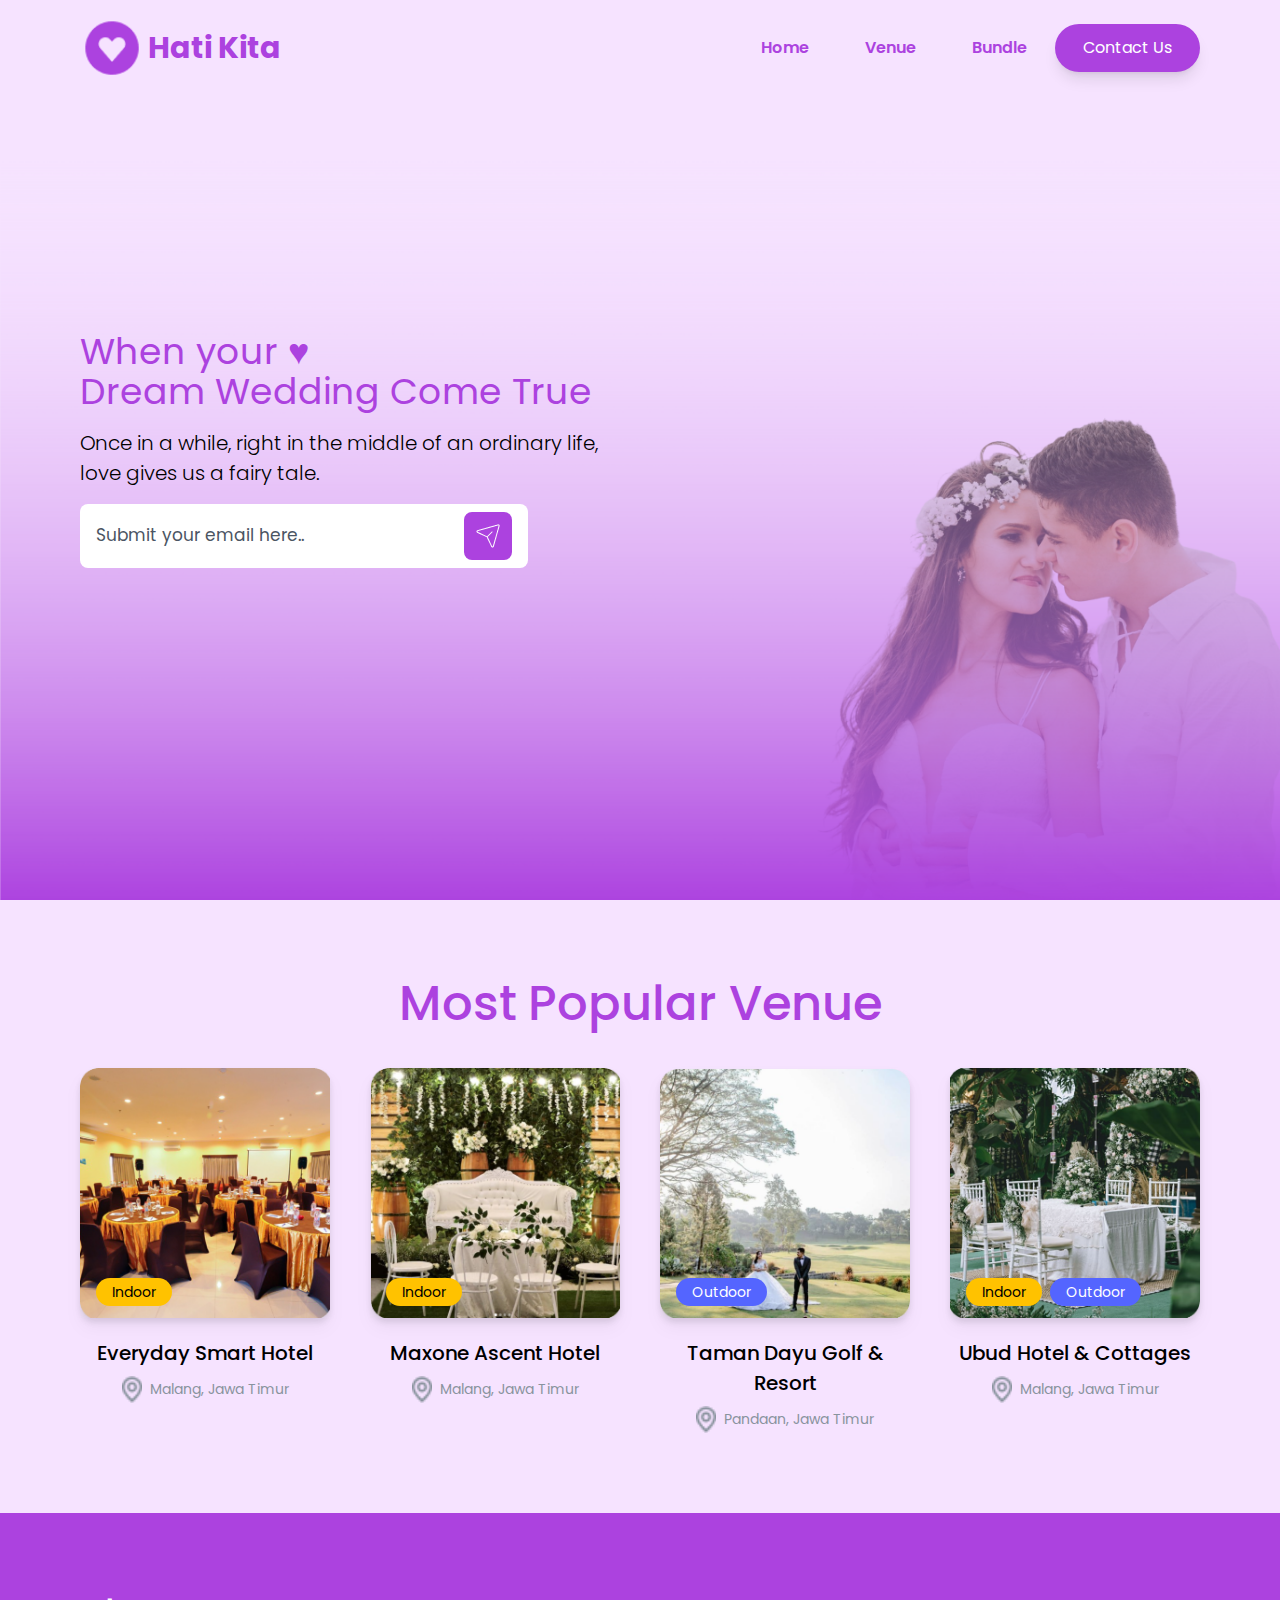
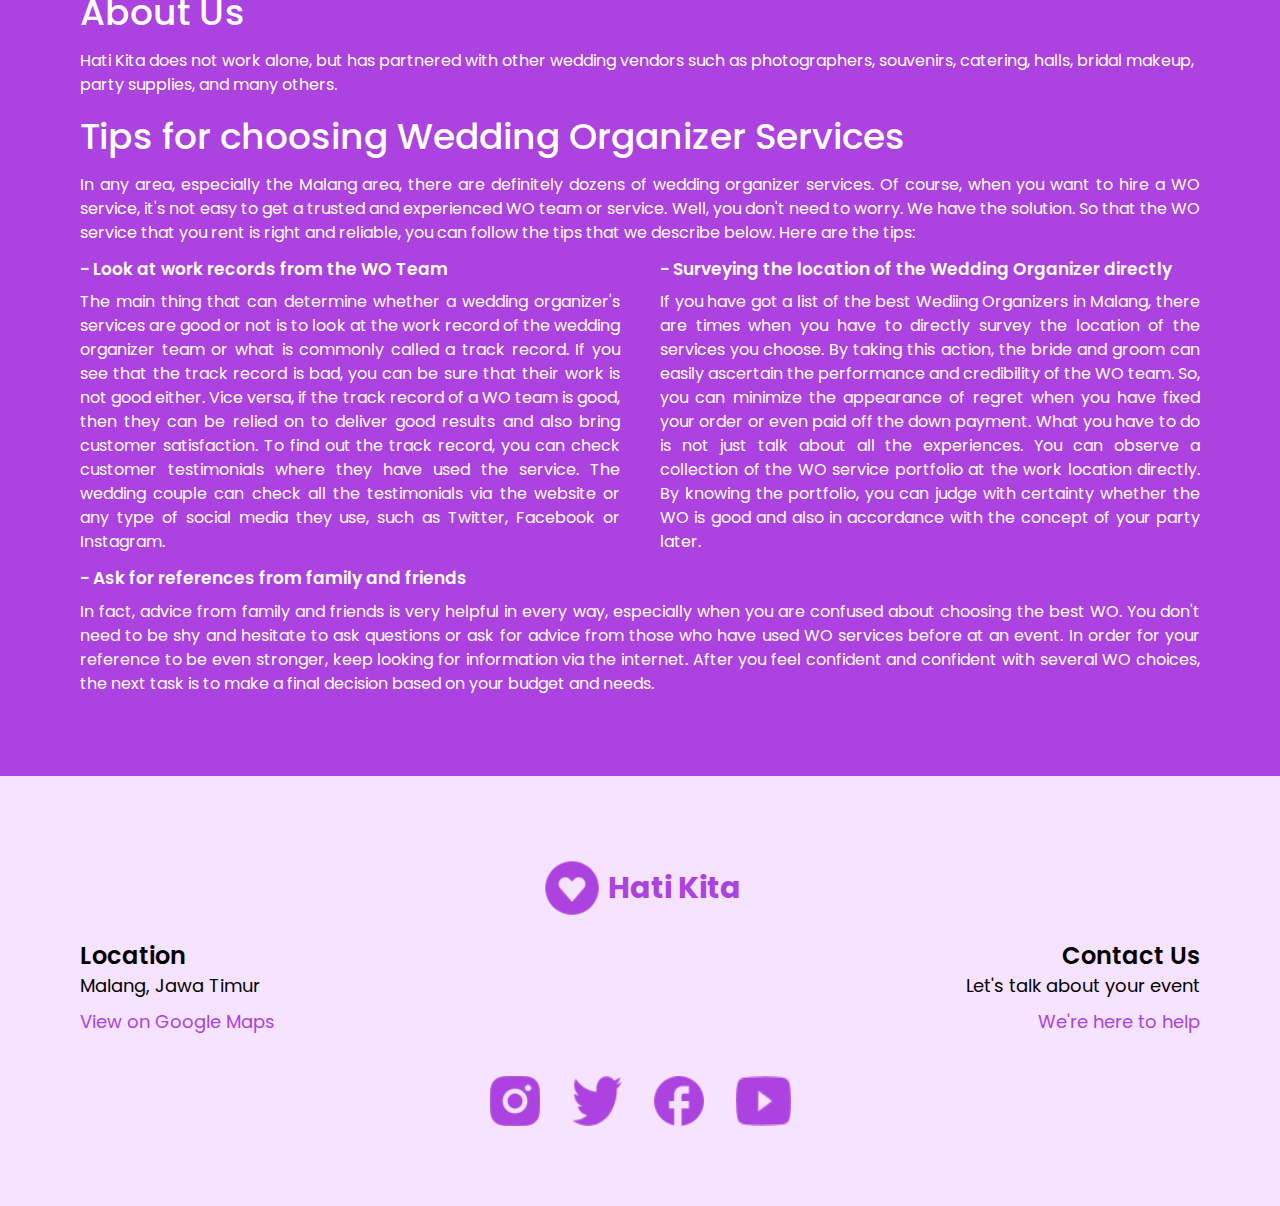
==== commit a31d8e8c: "responsive" ====
--- a/index.html
+++ b/index.html
@@ -11,8 +11,8 @@
             rel="stylesheet"
         />
         <title>Hati Kita | Home</title>
-      <script type="module" crossorigin src="/assets/index-C5i6O1TT.js"></script>
-      <link rel="stylesheet" crossorigin href="/assets/index-B4egcB4q.css">
+      <script type="module" crossorigin src="/assets/index-DySctXMl.js"></script>
+      <link rel="stylesheet" crossorigin href="/assets/index-x-r5D6wj.css">
     </head>
     <body class="relative font-[poppins] bg-secondary">
         <div id="root"></div>
--- a/assets/index-x-r5D6wj.css
+++ b/assets/index-x-r5D6wj.css
@@ -0,0 +1 @@
+*,:before,:after{box-sizing:border-box;border-width:0;border-style:solid;border-color:#e5e7eb}:before,:after{--tw-content: ""}html,:host{line-height:1.5;-webkit-text-size-adjust:100%;-moz-tab-size:4;-o-tab-size:4;tab-size:4;font-family:ui-sans-serif,system-ui,sans-serif,"Apple Color Emoji","Segoe UI Emoji",Segoe UI Symbol,"Noto Color Emoji";font-feature-settings:normal;font-variation-settings:normal;-webkit-tap-highlight-color:transparent}body{margin:0;line-height:inherit}hr{height:0;color:inherit;border-top-width:1px}abbr:where([title]){-webkit-text-decoration:underline dotted;text-decoration:underline dotted}h1,h2,h3,h4,h5,h6{font-size:inherit;font-weight:inherit}a{color:inherit;text-decoration:inherit}b,strong{font-weight:bolder}code,kbd,samp,pre{font-family:ui-monospace,SFMono-Regular,Menlo,Monaco,Consolas,Liberation Mono,Courier New,monospace;font-feature-settings:normal;font-variation-settings:normal;font-size:1em}small{font-size:80%}sub,sup{font-size:75%;line-height:0;position:relative;vertical-align:baseline}sub{bottom:-.25em}sup{top:-.5em}table{text-indent:0;border-color:inherit;border-collapse:collapse}button,input,optgroup,select,textarea{font-family:inherit;font-feature-settings:inherit;font-variation-settings:inherit;font-size:100%;font-weight:inherit;line-height:inherit;color:inherit;margin:0;padding:0}button,select{text-transform:none}button,[type=button],[type=reset],[type=submit]{-webkit-appearance:button;background-color:transparent;background-image:none}:-moz-focusring{outline:auto}:-moz-ui-invalid{box-shadow:none}progress{vertical-align:baseline}::-webkit-inner-spin-button,::-webkit-outer-spin-button{height:auto}[type=search]{-webkit-appearance:textfield;outline-offset:-2px}::-webkit-search-decoration{-webkit-appearance:none}::-webkit-file-upload-button{-webkit-appearance:button;font:inherit}summary{display:list-item}blockquote,dl,dd,h1,h2,h3,h4,h5,h6,hr,figure,p,pre{margin:0}fieldset{margin:0;padding:0}legend{padding:0}ol,ul,menu{list-style:none;margin:0;padding:0}dialog{padding:0}textarea{resize:vertical}input::-moz-placeholder,textarea::-moz-placeholder{opacity:1;color:#9ca3af}input::placeholder,textarea::placeholder{opacity:1;color:#9ca3af}button,[role=button]{cursor:pointer}:disabled{cursor:default}img,svg,video,canvas,audio,iframe,embed,object{display:block;vertical-align:middle}img,video{max-width:100%;height:auto}[hidden]{display:none}*,:before,:after{--tw-border-spacing-x: 0;--tw-border-spacing-y: 0;--tw-translate-x: 0;--tw-translate-y: 0;--tw-rotate: 0;--tw-skew-x: 0;--tw-skew-y: 0;--tw-scale-x: 1;--tw-scale-y: 1;--tw-pan-x: ;--tw-pan-y: ;--tw-pinch-zoom: ;--tw-scroll-snap-strictness: proximity;--tw-gradient-from-position: ;--tw-gradient-via-position: ;--tw-gradient-to-position: ;--tw-ordinal: ;--tw-slashed-zero: ;--tw-numeric-figure: ;--tw-numeric-spacing: ;--tw-numeric-fraction: ;--tw-ring-inset: ;--tw-ring-offset-width: 0px;--tw-ring-offset-color: #fff;--tw-ring-color: rgb(59 130 246 / .5);--tw-ring-offset-shadow: 0 0 #0000;--tw-ring-shadow: 0 0 #0000;--tw-shadow: 0 0 #0000;--tw-shadow-colored: 0 0 #0000;--tw-blur: ;--tw-brightness: ;--tw-contrast: ;--tw-grayscale: ;--tw-hue-rotate: ;--tw-invert: ;--tw-saturate: ;--tw-sepia: ;--tw-drop-shadow: ;--tw-backdrop-blur: ;--tw-backdrop-brightness: ;--tw-backdrop-contrast: ;--tw-backdrop-grayscale: ;--tw-backdrop-hue-rotate: ;--tw-backdrop-invert: ;--tw-backdrop-opacity: ;--tw-backdrop-saturate: ;--tw-backdrop-sepia: }::backdrop{--tw-border-spacing-x: 0;--tw-border-spacing-y: 0;--tw-translate-x: 0;--tw-translate-y: 0;--tw-rotate: 0;--tw-skew-x: 0;--tw-skew-y: 0;--tw-scale-x: 1;--tw-scale-y: 1;--tw-pan-x: ;--tw-pan-y: ;--tw-pinch-zoom: ;--tw-scroll-snap-strictness: proximity;--tw-gradient-from-position: ;--tw-gradient-via-position: ;--tw-gradient-to-position: ;--tw-ordinal: ;--tw-slashed-zero: ;--tw-numeric-figure: ;--tw-numeric-spacing: ;--tw-numeric-fraction: ;--tw-ring-inset: ;--tw-ring-offset-width: 0px;--tw-ring-offset-color: #fff;--tw-ring-color: rgb(59 130 246 / .5);--tw-ring-offset-shadow: 0 0 #0000;--tw-ring-shadow: 0 0 #0000;--tw-shadow: 0 0 #0000;--tw-shadow-colored: 0 0 #0000;--tw-blur: ;--tw-brightness: ;--tw-contrast: ;--tw-grayscale: ;--tw-hue-rotate: ;--tw-invert: ;--tw-saturate: ;--tw-sepia: ;--tw-drop-shadow: ;--tw-backdrop-blur: ;--tw-backdrop-brightness: ;--tw-backdrop-contrast: ;--tw-backdrop-grayscale: ;--tw-backdrop-hue-rotate: ;--tw-backdrop-invert: ;--tw-backdrop-opacity: ;--tw-backdrop-saturate: ;--tw-backdrop-sepia: }.fixed{position:fixed}.absolute{position:absolute}.relative{position:relative}.-top-\[500px\]{top:-500px}.bottom-0{bottom:0}.left-0{left:0}.top-0{top:0}.z-10{z-index:10}.z-\[9px\]{z-index:9px}.order-first{order:-9999}.order-last{order:9999}.mx-5{margin-left:1.25rem;margin-right:1.25rem}.-mt-10{margin-top:-2.5rem}.mb-0{margin-bottom:0}.ml-7{margin-left:1.75rem}.mt-1{margin-top:.25rem}.mt-10{margin-top:2.5rem}.mt-2{margin-top:.5rem}.mt-20{margin-top:5rem}.mt-24{margin-top:6rem}.mt-3{margin-top:.75rem}.mt-4{margin-top:1rem}.mt-5{margin-top:1.25rem}.block{display:block}.flex{display:flex}.grid{display:grid}.h-16{height:4rem}.h-24{height:6rem}.h-\[300px\]{height:300px}.h-\[5px\]{height:5px}.h-fit{height:-moz-fit-content;height:fit-content}.h-full{height:100%}.h-screen{height:100vh}.w-10{width:2.5rem}.w-12{width:3rem}.w-\[30px\]{width:30px}.w-\[40px\]{width:40px}.w-\[calc\(20\%-6px\)\]{width:calc(20% - 6px)}.w-fit{width:-moz-fit-content;width:fit-content}.w-full{width:100%}.flex-\[1\]{flex:1}.-translate-x-3{--tw-translate-x: -.75rem;transform:translate(var(--tw-translate-x),var(--tw-translate-y)) rotate(var(--tw-rotate)) skew(var(--tw-skew-x)) skewY(var(--tw-skew-y)) scaleX(var(--tw-scale-x)) scaleY(var(--tw-scale-y))}.-translate-x-4{--tw-translate-x: -1rem;transform:translate(var(--tw-translate-x),var(--tw-translate-y)) rotate(var(--tw-rotate)) skew(var(--tw-skew-x)) skewY(var(--tw-skew-y)) scaleX(var(--tw-scale-x)) scaleY(var(--tw-scale-y))}.scale-90{--tw-scale-x: .9;--tw-scale-y: .9;transform:translate(var(--tw-translate-x),var(--tw-translate-y)) rotate(var(--tw-rotate)) skew(var(--tw-skew-x)) skewY(var(--tw-skew-y)) scaleX(var(--tw-scale-x)) scaleY(var(--tw-scale-y))}.cursor-pointer{cursor:pointer}.list-disc{list-style-type:disc}.grid-cols-2{grid-template-columns:repeat(2,minmax(0,1fr))}.flex-col{flex-direction:column}.items-end{align-items:flex-end}.items-center{align-items:center}.justify-center{justify-content:center}.justify-between{justify-content:space-between}.gap-1{gap:.25rem}.gap-2{gap:.5rem}.gap-3{gap:.75rem}.gap-5{gap:1.25rem}.gap-8{gap:2rem}.space-y-1>:not([hidden])~:not([hidden]){--tw-space-y-reverse: 0;margin-top:calc(.25rem * calc(1 - var(--tw-space-y-reverse)));margin-bottom:calc(.25rem * var(--tw-space-y-reverse))}.scroll-smooth{scroll-behavior:smooth}.rounded-2xl{border-radius:1rem}.rounded-full{border-radius:9999px}.rounded-lg{border-radius:.5rem}.rounded-md{border-radius:.375rem}.rounded-xl{border-radius:.75rem}.border-\[3px\]{border-width:3px}.border-white{--tw-border-opacity: 1;border-color:rgb(255 255 255 / var(--tw-border-opacity))}.bg-black{--tw-bg-opacity: 1;background-color:rgb(0 0 0 / var(--tw-bg-opacity))}.bg-primary{--tw-bg-opacity: 1;background-color:rgb(172 66 223 / var(--tw-bg-opacity))}.bg-secondary{--tw-bg-opacity: 1;background-color:rgb(246 227 255 / var(--tw-bg-opacity))}.bg-tagBlue{--tw-bg-opacity: 1;background-color:rgb(84 101 255 / var(--tw-bg-opacity))}.bg-tagYellow{--tw-bg-opacity: 1;background-color:rgb(255 194 0 / var(--tw-bg-opacity))}.bg-white{--tw-bg-opacity: 1;background-color:rgb(255 255 255 / var(--tw-bg-opacity))}.object-cover{-o-object-fit:cover;object-fit:cover}.p-3{padding:.75rem}.px-10{padding-left:2.5rem;padding-right:2.5rem}.px-4{padding-left:1rem;padding-right:1rem}.px-5{padding-left:1.25rem;padding-right:1.25rem}.px-7{padding-left:1.75rem;padding-right:1.75rem}.py-1{padding-top:.25rem;padding-bottom:.25rem}.py-10{padding-top:2.5rem;padding-bottom:2.5rem}.py-2{padding-top:.5rem;padding-bottom:.5rem}.py-3{padding-top:.75rem;padding-bottom:.75rem}.py-5{padding-top:1.25rem;padding-bottom:1.25rem}.py-7{padding-top:1.75rem;padding-bottom:1.75rem}.pl-\[50px\]{padding-left:50px}.pr-\[40px\]{padding-right:40px}.text-center{text-align:center}.text-justify{text-align:justify}.font-\[poppins\]{font-family:poppins}.text-2xl{font-size:1.5rem;line-height:2rem}.text-3xl{font-size:1.875rem;line-height:2.25rem}.text-\[10px\]{font-size:10px}.text-\[17px\]{font-size:17px}.text-\[8px\]{font-size:8px}.text-lg{font-size:1.125rem;line-height:1.75rem}.font-\[300\]{font-weight:300}.font-\[500\]{font-weight:500}.font-bold{font-weight:700}.font-medium{font-weight:500}.font-semibold{font-weight:600}.uppercase{text-transform:uppercase}.text-\[\#89939E\]{--tw-text-opacity: 1;color:rgb(137 147 158 / var(--tw-text-opacity))}.text-black{--tw-text-opacity: 1;color:rgb(0 0 0 / var(--tw-text-opacity))}.text-primary{--tw-text-opacity: 1;color:rgb(172 66 223 / var(--tw-text-opacity))}.text-tagYellow{--tw-text-opacity: 1;color:rgb(255 194 0 / var(--tw-text-opacity))}.text-white{--tw-text-opacity: 1;color:rgb(255 255 255 / var(--tw-text-opacity))}.shadow-lg{--tw-shadow: 0 10px 15px -3px rgb(0 0 0 / .1), 0 4px 6px -4px rgb(0 0 0 / .1);--tw-shadow-colored: 0 10px 15px -3px var(--tw-shadow-color), 0 4px 6px -4px var(--tw-shadow-color);box-shadow:var(--tw-ring-offset-shadow, 0 0 #0000),var(--tw-ring-shadow, 0 0 #0000),var(--tw-shadow)}.shadow-md{--tw-shadow: 0 4px 6px -1px rgb(0 0 0 / .1), 0 2px 4px -2px rgb(0 0 0 / .1);--tw-shadow-colored: 0 4px 6px -1px var(--tw-shadow-color), 0 2px 4px -2px var(--tw-shadow-color);box-shadow:var(--tw-ring-offset-shadow, 0 0 #0000),var(--tw-ring-shadow, 0 0 #0000),var(--tw-shadow)}.shadow-xl{--tw-shadow: 0 20px 25px -5px rgb(0 0 0 / .1), 0 8px 10px -6px rgb(0 0 0 / .1);--tw-shadow-colored: 0 20px 25px -5px var(--tw-shadow-color), 0 8px 10px -6px var(--tw-shadow-color);box-shadow:var(--tw-ring-offset-shadow, 0 0 #0000),var(--tw-ring-shadow, 0 0 #0000),var(--tw-shadow)}.outline-none{outline:2px solid transparent;outline-offset:2px}.drop-shadow-lg{--tw-drop-shadow: drop-shadow(0 10px 8px rgb(0 0 0 / .04)) drop-shadow(0 4px 3px rgb(0 0 0 / .1));filter:var(--tw-blur) var(--tw-brightness) var(--tw-contrast) var(--tw-grayscale) var(--tw-hue-rotate) var(--tw-invert) var(--tw-saturate) var(--tw-sepia) var(--tw-drop-shadow)}.transition-transform{transition-property:transform;transition-timing-function:cubic-bezier(.4,0,.2,1);transition-duration:.15s}.duration-300{transition-duration:.3s}.placeholder\:text-gray-600::-moz-placeholder{--tw-text-opacity: 1;color:rgb(75 85 99 / var(--tw-text-opacity))}.placeholder\:text-gray-600::placeholder{--tw-text-opacity: 1;color:rgb(75 85 99 / var(--tw-text-opacity))}.hover\:scale-105:hover{--tw-scale-x: 1.05;--tw-scale-y: 1.05;transform:translate(var(--tw-translate-x),var(--tw-translate-y)) rotate(var(--tw-rotate)) skew(var(--tw-skew-x)) skewY(var(--tw-skew-y)) scaleX(var(--tw-scale-x)) scaleY(var(--tw-scale-y))}.hover\:bg-\[\#863fa7\]:hover{--tw-bg-opacity: 1;background-color:rgb(134 63 167 / var(--tw-bg-opacity))}.hover\:bg-slate-200:hover{--tw-bg-opacity: 1;background-color:rgb(226 232 240 / var(--tw-bg-opacity))}.hover\:bg-slate-900:hover{--tw-bg-opacity: 1;background-color:rgb(15 23 42 / var(--tw-bg-opacity))}.hover\:text-white:hover{--tw-text-opacity: 1;color:rgb(255 255 255 / var(--tw-text-opacity))}.hover\:underline:hover{text-decoration-line:underline}.hover\:drop-shadow-lg:hover{--tw-drop-shadow: drop-shadow(0 10px 8px rgb(0 0 0 / .04)) drop-shadow(0 4px 3px rgb(0 0 0 / .1));filter:var(--tw-blur) var(--tw-brightness) var(--tw-contrast) var(--tw-grayscale) var(--tw-hue-rotate) var(--tw-invert) var(--tw-saturate) var(--tw-sepia) var(--tw-drop-shadow)}@media (min-width: 768px){.md\:static{position:static}.md\:order-1{order:1}.md\:mx-0{margin-left:0;margin-right:0}.md\:-mt-0{margin-top:-0px}.md\:mt-10{margin-top:2.5rem}.md\:mt-2{margin-top:.5rem}.md\:mt-24{margin-top:6rem}.md\:flex{display:flex}.md\:hidden{display:none}.md\:w-1\/2{width:50%}.md\:w-12{width:3rem}.md\:w-16{width:4rem}.md\:w-\[20px\]{width:20px}.md\:w-\[40\%\]{width:40%}.md\:w-\[50px\]{width:50px}.md\:w-\[55px\]{width:55px}.md\:w-\[60\%\]{width:60%}.md\:w-fit{width:-moz-fit-content;width:fit-content}.md\:-translate-x-4{--tw-translate-x: -1rem;transform:translate(var(--tw-translate-x),var(--tw-translate-y)) rotate(var(--tw-rotate)) skew(var(--tw-skew-x)) skewY(var(--tw-skew-y)) scaleX(var(--tw-scale-x)) scaleY(var(--tw-scale-y))}.md\:-translate-x-7{--tw-translate-x: -1.75rem;transform:translate(var(--tw-translate-x),var(--tw-translate-y)) rotate(var(--tw-rotate)) skew(var(--tw-skew-x)) skewY(var(--tw-skew-y)) scaleX(var(--tw-scale-x)) scaleY(var(--tw-scale-y))}.md\:scale-100{--tw-scale-x: 1;--tw-scale-y: 1;transform:translate(var(--tw-translate-x),var(--tw-translate-y)) rotate(var(--tw-rotate)) skew(var(--tw-skew-x)) skewY(var(--tw-skew-y)) scaleX(var(--tw-scale-x)) scaleY(var(--tw-scale-y))}.md\:grid-cols-4{grid-template-columns:repeat(4,minmax(0,1fr))}.md\:flex-row{flex-direction:row}.md\:items-end{align-items:flex-end}.md\:justify-center{justify-content:center}.md\:justify-between{justify-content:space-between}.md\:gap-0{gap:0px}.md\:gap-10{gap:2.5rem}.md\:p-20{padding:5rem}.md\:px-20{padding-left:5rem;padding-right:5rem}.md\:py-10{padding-top:2.5rem;padding-bottom:2.5rem}.md\:pl-\[100px\]{padding-left:100px}.md\:pr-\[80px\]{padding-right:80px}.md\:text-left{text-align:left}.md\:text-2xl{font-size:1.5rem;line-height:2rem}.md\:text-3xl{font-size:1.875rem;line-height:2.25rem}.md\:text-4xl{font-size:2.25rem;line-height:2.5rem}.md\:text-5xl{font-size:3rem;line-height:1}.md\:text-\[20px\]{font-size:20px}.md\:text-lg{font-size:1.125rem;line-height:1.75rem}.md\:text-sm{font-size:.875rem;line-height:1.25rem}}@media (min-width: 1024px){.lg\:static{position:static}.lg\:order-1{order:1}.lg\:mx-0{margin-left:0;margin-right:0}.lg\:mt-10{margin-top:2.5rem}.lg\:mt-2{margin-top:.5rem}.lg\:mt-24{margin-top:6rem}.lg\:flex{display:flex}.lg\:w-1\/2{width:50%}.lg\:w-16{width:4rem}.lg\:w-\[20px\]{width:20px}.lg\:w-\[40\%\]{width:40%}.lg\:w-\[60\%\]{width:60%}.lg\:w-fit{width:-moz-fit-content;width:fit-content}.lg\:-translate-x-4{--tw-translate-x: -1rem;transform:translate(var(--tw-translate-x),var(--tw-translate-y)) rotate(var(--tw-rotate)) skew(var(--tw-skew-x)) skewY(var(--tw-skew-y)) scaleX(var(--tw-scale-x)) scaleY(var(--tw-scale-y))}.lg\:-translate-x-7{--tw-translate-x: -1.75rem;transform:translate(var(--tw-translate-x),var(--tw-translate-y)) rotate(var(--tw-rotate)) skew(var(--tw-skew-x)) skewY(var(--tw-skew-y)) scaleX(var(--tw-scale-x)) scaleY(var(--tw-scale-y))}.lg\:scale-100{--tw-scale-x: 1;--tw-scale-y: 1;transform:translate(var(--tw-translate-x),var(--tw-translate-y)) rotate(var(--tw-rotate)) skew(var(--tw-skew-x)) skewY(var(--tw-skew-y)) scaleX(var(--tw-scale-x)) scaleY(var(--tw-scale-y))}.lg\:grid-cols-4{grid-template-columns:repeat(4,minmax(0,1fr))}.lg\:flex-row{flex-direction:row}.lg\:items-end{align-items:flex-end}.lg\:justify-center{justify-content:center}.lg\:justify-between{justify-content:space-between}.lg\:gap-0{gap:0px}.lg\:gap-10{gap:2.5rem}.lg\:p-20{padding:5rem}.lg\:px-20{padding-left:5rem;padding-right:5rem}.lg\:py-10{padding-top:2.5rem;padding-bottom:2.5rem}.lg\:pl-\[100px\]{padding-left:100px}.lg\:pr-\[80px\]{padding-right:80px}.lg\:text-left{text-align:left}.lg\:text-2xl{font-size:1.5rem;line-height:2rem}.lg\:text-3xl{font-size:1.875rem;line-height:2.25rem}.lg\:text-4xl{font-size:2.25rem;line-height:2.5rem}.lg\:text-5xl{font-size:3rem;line-height:1}.lg\:text-\[20px\]{font-size:20px}.lg\:text-lg{font-size:1.125rem;line-height:1.75rem}}.active-navbar{animation:1s slideDown forwards}.close-navbar{animation:1s slideUp forwards}@keyframes slideDown{0%{top:-200px}to{top:76px}}@keyframes slideUp{0%{top:76px}to{top:-250px}}
